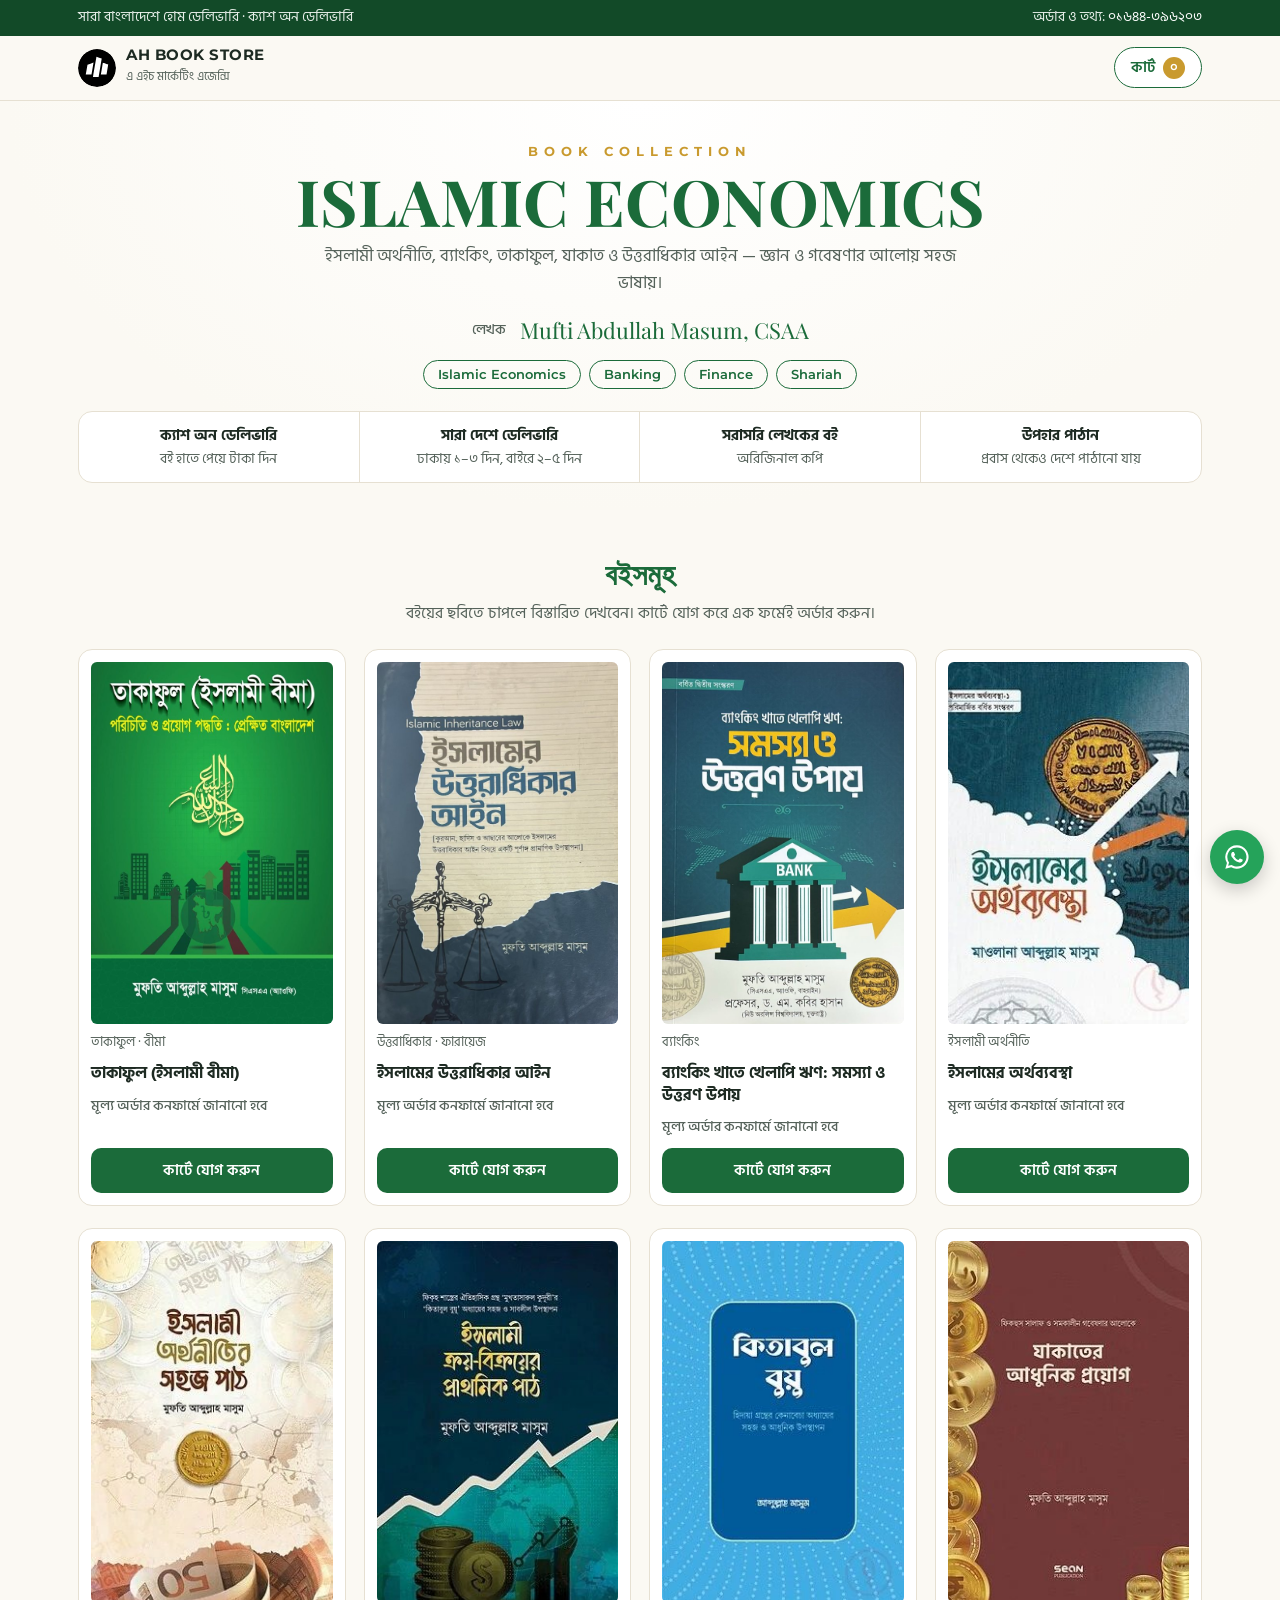
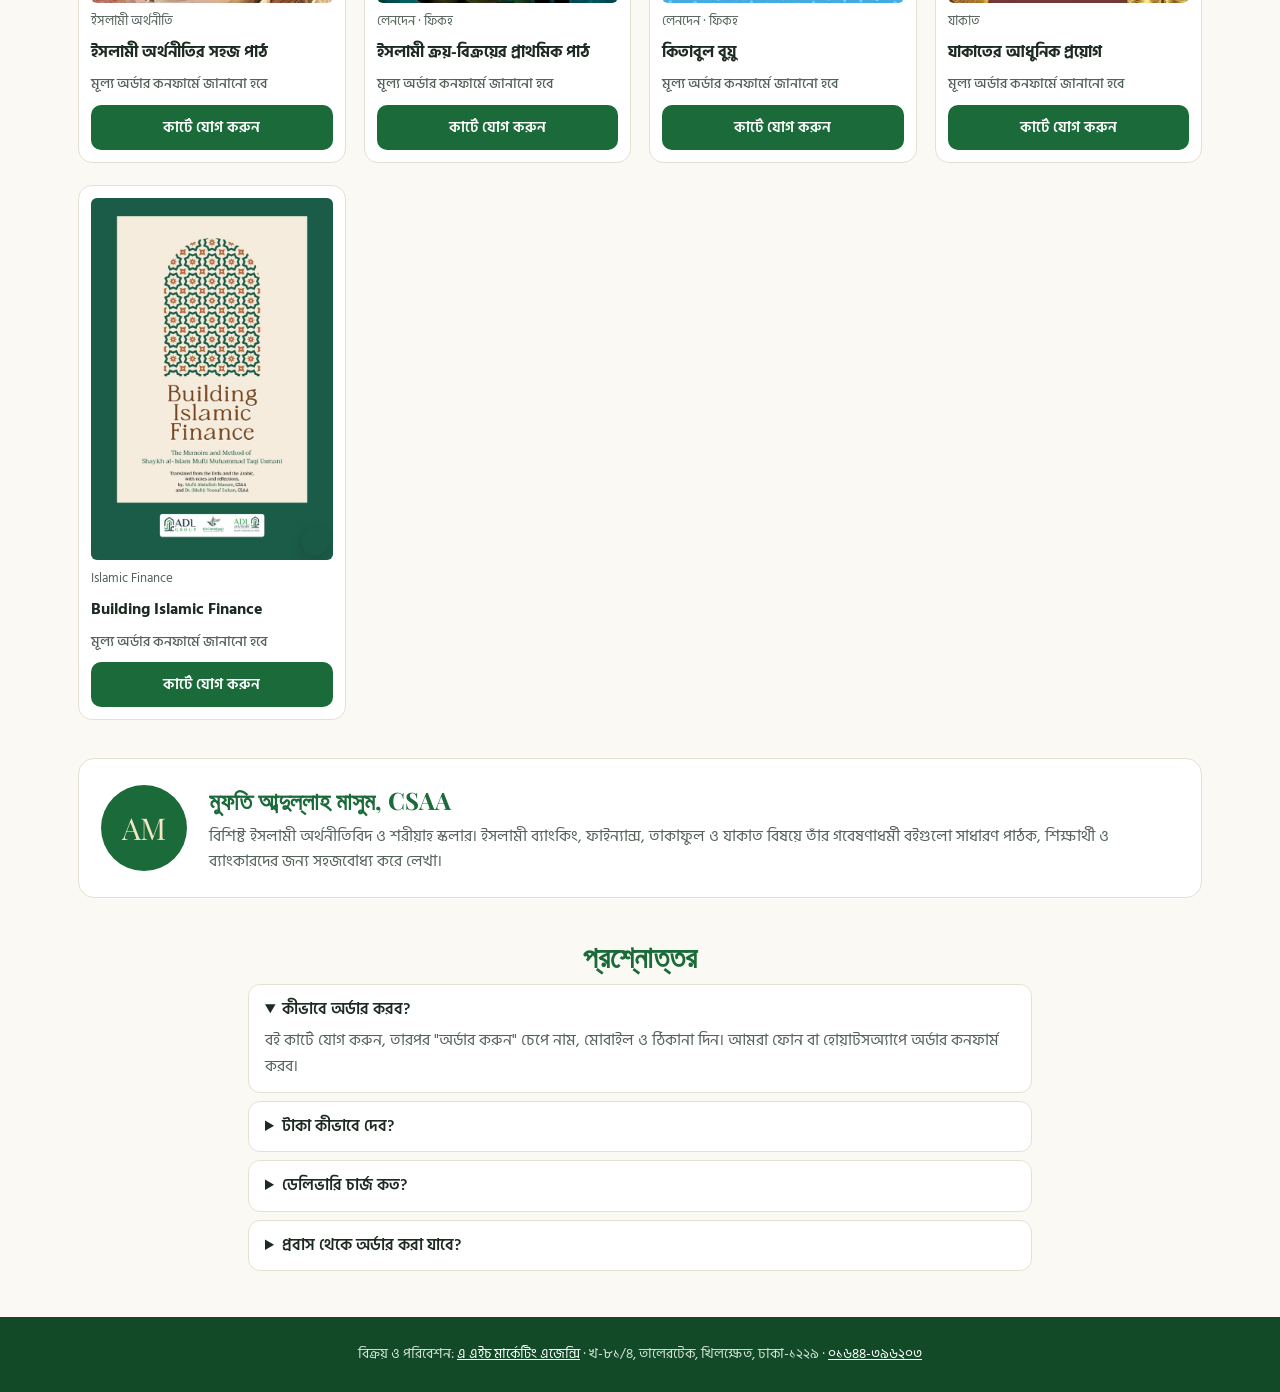
==== books/index.html @ 7797fe32 "Book store: Islamic economics books by Mufti Abdullah Masum + 404 page" ====
<!DOCTYPE html>
<html lang="bn">
<head>
<meta charset="utf-8">
<meta name="viewport" content="width=device-width,initial-scale=1">
<title>ইসলামী অর্থনীতির বই — মুফতি আব্দুল্লাহ মাসুম | AH Marketing Book Store</title>
<meta name="description" content="মুফতি আব্দুল্লাহ মাসুম, CSAA-এর লেখা ইসলামী অর্থনীতি, ব্যাংকিং, তাকাফুল, যাকাত ও উত্তরাধিকার আইনের বই অনলাইনে অর্ডার করুন। সারা বাংলাদেশে হোম ডেলিভারি, ক্যাশ অন ডেলিভারি।">
<link rel="canonical" href="https://www.itsahmarketing.com/books/">
<link rel="icon" href="/logo.svg">
<meta property="og:type" content="website">
<meta property="og:title" content="Islamic Economics Book Collection — Mufti Abdullah Masum, CSAA">
<meta property="og:description" content="ইসলামী অর্থনীতি, ব্যাংকিং, তাকাফুল ও যাকাতের বই — অনলাইনে অর্ডার করুন, ঘরে বসে পান।">
<meta property="og:url" content="https://www.itsahmarketing.com/books/">
<meta property="og:image" content="https://www.itsahmarketing.com/books/img/takaful.jpg">
<link rel="preconnect" href="https://fonts.googleapis.com"><link rel="preconnect" href="https://fonts.gstatic.com" crossorigin>
<link href="https://fonts.googleapis.com/css2?family=Hind+Siliguri:wght@400;500;600;700&family=Playfair+Display:wght@700&family=Montserrat:wght@500;600;700&display=swap" rel="stylesheet">
<style>
:root{
  /* Islamic Economics Book Collection: deep green + antique gold on warm paper, echoing the standee */
  --green:#1b6b3a;--green-d:#124a28;--gold:#c99a2e;--gold-l:#f4e7c6;--paper:#fbf9f3;--ink:#1d2a22;--sub:#55625a;--line:#e6e0d2;
  --display:"Playfair Display",Georgia,serif;--body:"Hind Siliguri","Noto Sans Bengali",system-ui,sans-serif;--latin:"Montserrat",system-ui,sans-serif;
  color-scheme:light;
}
*{box-sizing:border-box}html,body{margin:0}
body{background:var(--paper);color:var(--ink);font-family:var(--body);font-size:16px;line-height:1.6}
a{color:inherit}button{font-family:inherit;cursor:pointer}
button:focus-visible,a:focus-visible,input:focus-visible,textarea:focus-visible{outline:2px solid var(--gold);outline-offset:2px}
.wrap{max-width:1160px;margin:0 auto;padding:0 18px}
.topbar{background:var(--green-d);color:#e7efe9;font-size:13.5px}
.topbar .wrap{display:flex;justify-content:space-between;gap:10px;flex-wrap:wrap;padding-top:7px;padding-bottom:7px}
.topbar a{color:#fff;text-decoration:none}
header.nav{position:sticky;top:0;z-index:20;background:rgba(251,249,243,.96);backdrop-filter:blur(6px);border-bottom:1px solid var(--line)}
header.nav .wrap{display:flex;align-items:center;justify-content:space-between;height:64px;gap:12px}
.brand{display:flex;align-items:center;gap:10px;text-decoration:none}
.brand img{width:38px;height:38px;border-radius:50%}
.brand b{font-family:var(--latin);font-size:15px;letter-spacing:.5px;display:block;line-height:1.1}
.brand small{font-size:12px;color:var(--sub)}
.cartbtn{display:flex;align-items:center;gap:8px;border:1px solid var(--green);background:#fff;color:var(--green);border-radius:999px;padding:7px 16px;font-weight:600;font-size:15px}
.cartbtn .n{background:var(--gold);color:#fff;border-radius:999px;min-width:22px;height:22px;display:inline-grid;place-items:center;font-size:12.5px;padding:0 6px}

.hero{text-align:center;padding:40px 0 26px;background:radial-gradient(ellipse at top,#fff 0,#fbf9f3 70%)}
.hero .eyebrow{font-family:var(--latin);letter-spacing:6px;color:var(--gold);font-weight:700;font-size:13px}
.hero h1{font-family:var(--display);color:var(--green);font-size:clamp(34px,6vw,64px);line-height:1.05;margin:6px 0 8px;letter-spacing:.5px}
.hero p{color:var(--sub);max-width:640px;margin:0 auto 6px;font-size:17px}
.author{display:flex;gap:14px;align-items:center;justify-content:center;margin-top:16px;flex-wrap:wrap}
.author .nm{font-family:var(--display);color:var(--green);font-size:22px}
.tags{display:flex;gap:8px;justify-content:center;flex-wrap:wrap;margin-top:12px}
.tags span{border:1.5px solid var(--green);color:var(--green);border-radius:999px;padding:3px 14px;font-family:var(--latin);font-size:13px;font-weight:600}
.perks{display:grid;grid-template-columns:repeat(4,1fr);border:1px solid var(--line);background:#fff;border-radius:14px;margin:22px auto 6px;overflow:hidden}
.perks div{padding:12px 14px;font-size:14px;color:var(--sub);border-right:1px solid var(--line)}.perks div:last-child{border-right:0}
.perks b{display:block;color:var(--ink);font-size:15px}
@media(max-width:760px){.perks{grid-template-columns:1fr 1fr}.perks div:nth-child(2){border-right:0}.perks div:nth-child(-n+2){border-bottom:1px solid var(--line)}}

h2.sec{font-family:var(--display);color:var(--green);font-size:30px;margin:34px 0 4px;text-align:center}
.secsub{text-align:center;color:var(--sub);margin:0 0 22px}
.grid{display:grid;grid-template-columns:repeat(4,1fr);gap:22px 18px}
@media(max-width:980px){.grid{grid-template-columns:repeat(3,1fr)}}
@media(max-width:640px){.grid{grid-template-columns:1fr 1fr;gap:16px 12px}}
.book{background:#fff;border:1px solid var(--line);border-radius:14px;padding:12px;display:flex;flex-direction:column;gap:8px;transition:box-shadow .2s,transform .2s}
.book:hover{box-shadow:0 16px 34px -22px rgba(18,74,40,.5);transform:translateY(-2px)}
.cover{aspect-ratio:2/3;background:#f2efe6;border-radius:6px;overflow:hidden;display:block;border:0;padding:0;width:100%}
.cover img{width:100%;height:100%;object-fit:cover;display:block;box-shadow:inset 0 0 0 1px rgba(0,0,0,.04)}
.book h3{font-size:16px;line-height:1.35;margin:2px 0 0}
.book .tp{font-size:13px;color:var(--sub)}
.price{font-weight:700;color:var(--green);font-variant-numeric:tabular-nums}
.muted{color:var(--sub);font-weight:500;font-size:14px}
.btn{display:inline-flex;align-items:center;justify-content:center;gap:6px;border:0;border-radius:10px;padding:10px 14px;font-weight:600;font-size:15px;background:var(--green);color:#fff;text-decoration:none}
.btn:hover{background:var(--green-d)}
.btn.gold{background:var(--gold);color:#fff}.btn.gold:hover{background:#b2861f}
.btn.ghost{background:#fff;color:var(--green);border:1.5px solid var(--green)}
.btn.block{width:100%}
.book .acts{display:grid;grid-template-columns:1fr;gap:6px;margin-top:auto}

.about{display:grid;grid-template-columns:auto 1fr;gap:22px;align-items:center;background:#fff;border:1px solid var(--line);border-radius:16px;padding:22px;margin-top:38px}
.about .mono{width:86px;height:86px;border-radius:50%;background:var(--green);color:var(--gold-l);display:grid;place-items:center;font-family:var(--display);font-size:30px}
.about h3{font-family:var(--display);color:var(--green);margin:0 0 4px;font-size:24px}
.about p{margin:0;color:var(--sub)}
@media(max-width:600px){.about{grid-template-columns:1fr;text-align:center}.about .mono{margin:auto}}
.faq{max-width:820px;margin:0 auto}
.faq details{background:#fff;border:1px solid var(--line);border-radius:12px;padding:12px 16px;margin-bottom:8px}
.faq summary{font-weight:600;cursor:pointer}.faq p{margin:6px 0 0;color:var(--sub)}
footer{margin-top:46px;background:var(--green-d);color:#d5e2d9;font-size:14px;padding:26px 0;text-align:center}
footer a{color:#fff}

/* drawer / modal */
.scrim{position:fixed;inset:0;background:rgba(10,30,18,.45);z-index:40;display:none}
.scrim.on{display:block}
.drawer{position:fixed;top:0;right:0;height:100%;width:min(460px,100%);background:var(--paper);z-index:50;transform:translateX(100%);transition:transform .28s;display:flex;flex-direction:column}
.drawer.on{transform:none}
.dh{display:flex;justify-content:space-between;align-items:center;padding:16px 18px;border-bottom:1px solid var(--line)}
.dh h3{margin:0;font-family:var(--display);color:var(--green);font-size:22px}
.x{background:none;border:0;font-size:28px;line-height:1;color:var(--ink)}
.db{flex:1;overflow:auto;padding:6px 18px 18px}
.line{display:grid;grid-template-columns:56px 1fr auto;gap:12px;padding:12px 0;border-bottom:1px solid var(--line);align-items:center}
.line img{width:56px;height:84px;object-fit:cover;border-radius:4px}
.line .t{font-weight:600;font-size:14.5px;line-height:1.35}
.qty{display:inline-flex;border:1px solid var(--line);border-radius:8px;overflow:hidden;margin-top:4px;background:#fff}
.qty button{width:30px;height:30px;border:0;background:#fff;font-size:16px}.qty span{width:30px;display:grid;place-items:center;font-size:14px}
.rm{background:none;border:0;color:#b4472d;font-size:13px;padding:0;margin-left:8px}
.sum{display:flex;justify-content:space-between;font-size:15px;padding:3px 0}
.sum.tot{font-weight:700;font-size:17px;border-top:1px solid var(--line);padding-top:8px;margin-top:4px}
.field{display:grid;gap:4px;margin:10px 0}
.field label{font-weight:600;font-size:14.5px}
.field input,.field textarea{font-family:inherit;font-size:15.5px;padding:10px 12px;border:1px solid #d6cfbf;border-radius:8px;background:#fff;color:var(--ink)}
.field textarea{min-height:66px;resize:vertical}
.field.bad input,.field.bad textarea{border-color:#b4472d}
.opt{display:flex;gap:10px;align-items:flex-start;border:1px solid var(--line);border-radius:10px;padding:10px 12px;margin:6px 0;background:#fff;cursor:pointer}
.opt input{margin-top:5px;accent-color:var(--green)}
.opt.on{border-color:var(--green)}
.opt small{display:block;color:var(--sub);font-size:13px}
.err{color:#b4472d;font-size:14px;min-height:20px;margin:6px 0}
.note{font-size:13px;color:var(--sub)}
.empty{text-align:center;color:var(--sub);padding:40px 10px}
.modal{position:fixed;inset:0;z-index:60;display:none;place-items:center;padding:14px}
.modal.on{display:grid}
.modal .box{background:var(--paper);width:min(860px,100%);max-height:92vh;overflow:auto;border-radius:16px;padding:22px;position:relative}
.pd{display:grid;grid-template-columns:260px 1fr;gap:24px}
.pd img{width:100%;border-radius:8px;box-shadow:0 18px 30px -20px rgba(0,0,0,.5)}
.pd h3{font-size:24px;margin:0 0 4px;line-height:1.3}
.pd .by{color:var(--sub);margin-bottom:10px}
@media(max-width:640px){.pd{grid-template-columns:1fr}.pd img{max-width:240px;margin:auto;display:block}}
.done{text-align:center;padding:20px 6px}
.done .tick{width:64px;height:64px;border-radius:50%;background:var(--green);color:#fff;display:grid;place-items:center;font-size:32px;margin:0 auto 10px}
.ordno{display:inline-block;border:1.5px dashed var(--gold);border-radius:8px;padding:6px 14px;font-weight:700;margin:6px 0 12px;font-family:var(--latin)}
.toast{position:fixed;left:50%;bottom:20px;transform:translate(-50%,20px);background:var(--green-d);color:#fff;padding:10px 16px;border-radius:10px;font-size:14.5px;z-index:70;opacity:0;transition:.25s;pointer-events:none;max-width:92vw}
.toast.on{opacity:1;transform:translate(-50%,0)}
.wa{position:fixed;right:16px;bottom:16px;z-index:30;width:54px;height:54px;border-radius:50%;background:#25a35a;display:grid;place-items:center;box-shadow:0 6px 18px rgba(0,0,0,.2)}
@media(prefers-reduced-motion:reduce){*{transition:none!important}}
</style>
<script type="application/ld+json" id="ld"></script>
</head>
<body>
<div class="topbar"><div class="wrap"><span>সারা বাংলাদেশে হোম ডেলিভারি · ক্যাশ অন ডেলিভারি</span><span>অর্ডার ও তথ্য: <a href="tel:+8801644396203">০১৬৪৪-৩৯৬২০৩</a></span></div></div>
<header class="nav"><div class="wrap">
  <a class="brand" href="/"><img src="/logo.svg" alt="AH Marketing"><span><b>AH BOOK STORE</b><small>এ এইচ মার্কেটিং এজেন্সি</small></span></a>
  <button class="cartbtn" id="openCart" aria-label="কার্ট খুলুন">কার্ট <span class="n" id="cnt">০</span></button>
</div></header>

<main>
<section class="hero"><div class="wrap">
  <div class="eyebrow">BOOK COLLECTION</div>
  <h1>ISLAMIC ECONOMICS</h1>
  <p>ইসলামী অর্থনীতি, ব্যাংকিং, তাকাফুল, যাকাত ও উত্তরাধিকার আইন — জ্ঞান ও গবেষণার আলোয় সহজ ভাষায়।</p>
  <div class="author"><span class="muted">লেখক</span><span class="nm">Mufti Abdullah Masum, CSAA</span></div>
  <div class="tags"><span>Islamic Economics</span><span>Banking</span><span>Finance</span><span>Shariah</span></div>
  <div class="perks">
    <div><b>ক্যাশ অন ডেলিভারি</b>বই হাতে পেয়ে টাকা দিন</div>
    <div><b>সারা দেশে ডেলিভারি</b>ঢাকায় ১–৩ দিন, বাইরে ২–৫ দিন</div>
    <div><b>সরাসরি লেখকের বই</b>অরিজিনাল কপি</div>
    <div><b>উপহার পাঠান</b>প্রবাস থেকেও দেশে পাঠানো যায়</div>
  </div>
</div></section>

<section class="wrap" id="books">
  <h2 class="sec">বইসমূহ</h2>
  <p class="secsub">বইয়ের ছবিতে চাপলে বিস্তারিত দেখবেন। কার্টে যোগ করে এক ফর্মেই অর্ডার করুন।</p>
  <div class="grid" id="grid"></div>
</section>

<section class="wrap">
  <div class="about">
    <div class="mono">AM</div>
    <div><h3>মুফতি আব্দুল্লাহ মাসুম, CSAA</h3>
    <p>বিশিষ্ট ইসলামী অর্থনীতিবিদ ও শরীয়াহ স্কলার। ইসলামী ব্যাংকিং, ফাইন্যান্স, তাকাফুল ও যাকাত বিষয়ে তাঁর গবেষণাধর্মী বইগুলো সাধারণ পাঠক, শিক্ষার্থী ও ব্যাংকারদের জন্য সহজবোধ্য করে লেখা।</p></div>
  </div>
</section>

<section class="wrap faq">
  <h2 class="sec">প্রশ্নোত্তর</h2>
  <details open><summary>কীভাবে অর্ডার করব?</summary><p>বই কার্টে যোগ করুন, তারপর "অর্ডার করুন" চেপে নাম, মোবাইল ও ঠিকানা দিন। আমরা ফোন বা হোয়াটসঅ্যাপে অর্ডার কনফার্ম করব।</p></details>
  <details><summary>টাকা কীভাবে দেব?</summary><p>বই হাতে পেয়ে ডেলিভারিম্যানকে টাকা দিতে পারবেন (ক্যাশ অন ডেলিভারি)। চাইলে বিকাশে অগ্রিমও দিতে পারেন — অর্ডার কনফার্মের সময় নম্বর জানিয়ে দেওয়া হবে।</p></details>
  <details><summary>ডেলিভারি চার্জ কত?</summary><p>ঢাকা সিটির ভিতরে ৭০ টাকা, ঢাকার বাইরে ১৩০ টাকা। একাধিক বই একসাথে নিলেও একবারই চার্জ।</p></details>
  <details><summary>প্রবাস থেকে অর্ডার করা যাবে?</summary><p>হ্যাঁ। দেশে যার কাছে বই পাঠাতে চান তার নাম-ঠিকানা দিন, "উপহার" অপশন বেছে নিন। বিদেশে পাঠাতে চাইলে হোয়াটসঅ্যাপে যোগাযোগ করুন।</p></details>
</section>
</main>

<footer><div class="wrap">বিক্রয় ও পরিবেশন: <a href="/">এ এইচ মার্কেটিং এজেন্সি</a> · খ-৮১/৪, তালেরটেক, খিলক্ষেত, ঢাকা-১২২৯ · <a href="tel:+8801644396203">০১৬৪৪-৩৯৬২০৩</a></div></footer>

<a class="wa" href="https://wa.me/8801644396203?text=%E0%A6%86%E0%A6%B8%E0%A6%B8%E0%A6%BE%E0%A6%B2%E0%A6%BE%E0%A6%AE%E0%A7%81%20%E0%A6%86%E0%A6%B2%E0%A6%BE%E0%A6%87%E0%A6%95%E0%A7%81%E0%A6%AE%2C%20%E0%A6%AC%E0%A6%87%20%E0%A6%B8%E0%A6%AE%E0%A7%8D%E0%A6%AA%E0%A6%B0%E0%A7%8D%E0%A6%95%E0%A7%87%20%E0%A6%9C%E0%A6%BE%E0%A6%A8%E0%A6%A4%E0%A7%87%20%E0%A6%9A%E0%A6%BE%E0%A6%87" target="_blank" rel="noopener" aria-label="হোয়াটসঅ্যাপে কথা বলুন"><svg width="28" height="28" viewBox="0 0 24 24" fill="#fff"><path d="M12 2a10 10 0 0 0-8.6 15.1L2 22l5-1.3A10 10 0 1 0 12 2zm0 18.2c-1.5 0-3-.4-4.3-1.2l-.3-.2-3 .8.8-2.9-.2-.3A8.2 8.2 0 1 1 12 20.2zm4.5-6.1c-.2-.1-1.5-.7-1.7-.8-.2-.1-.4-.1-.6.1l-.8 1c-.1.2-.3.2-.5.1a6.7 6.7 0 0 1-3.3-2.9c-.2-.4.2-.4.7-1.3.1-.2 0-.3 0-.4l-.8-1.8c-.2-.5-.4-.4-.6-.4h-.5c-.2 0-.4.1-.6.3-.2.2-.8.8-.8 2s.8 2.3 1 2.5c.1.2 1.7 2.6 4.1 3.6 1.5.7 2.1.7 2.9.6.5-.1 1.5-.6 1.7-1.2.2-.6.2-1.1.2-1.2-.1-.1-.2-.2-.4-.2z"/></svg></a>

<div class="scrim" id="scrim"></div>
<aside class="drawer" id="drawer" aria-label="কার্ট ও অর্ডার">
  <div class="dh"><h3 id="dTitle">আপনার কার্ট</h3><button class="x" id="closeD" aria-label="বন্ধ করুন">×</button></div>
  <div class="db" id="dBody"></div>
</aside>
<div class="modal" id="modal" role="dialog" aria-modal="true"><div class="box" id="mBox"></div></div>
<div class="toast" id="toast" role="status"></div>

<script>
/* ======= বইয়ের তথ্য — দাম বসাতে শুধু price এর জায়গায় সংখ্যা লিখুন (যেমন 350) ======= */
const WHATSAPP = "8801644396203";
const DELIVERY = { dhaka: 70, outside: 130 };
const BOOKS = [
 {id:"takaful", title:"তাকাফুল (ইসলামী বীমা)", sub:"পরিচিতি ও প্রয়োগ পদ্ধতি: প্রেক্ষিত বাংলাদেশ", topic:"তাকাফুল · বীমা", price:null,
  desc:"ইসলামী বীমা বা তাকাফুলের মূলনীতি, প্রচলিত বীমার সাথে পার্থক্য এবং বাংলাদেশে এর প্রয়োগ পদ্ধতি নিয়ে বিস্তারিত আলোচনা।"},
 {id:"uttoradhikar", title:"ইসলামের উত্তরাধিকার আইন", sub:"Islamic Inheritance Law", topic:"উত্তরাধিকার · ফারায়েজ", price:null,
  desc:"কুরআন, হাদিস ও আছারের আলোকে উত্তরাধিকার বণ্টনের নিয়ম — উদাহরণসহ সহজ ভাষায়।"},
 {id:"khelapi-rin", title:"ব্যাংকিং খাতে খেলাপি ঋণ: সমস্যা ও উত্তরণ উপায়", sub:"ইসলামী অর্থনীতির আলোকে", topic:"ব্যাংকিং", price:null,
  desc:"বাংলাদেশের ব্যাংকিং খাতে খেলাপি ঋণের কারণ, প্রভাব এবং ইসলামী অর্থনীতির আলোকে সমাধানের পথ।"},
 {id:"orthobebostha", title:"ইসলামের অর্থব্যবস্থা", sub:"", topic:"ইসলামী অর্থনীতি", price:null,
  desc:"ইসলামী অর্থব্যবস্থার মৌলিক ধারণা, বৈশিষ্ট্য ও আধুনিক অর্থনীতির সাথে তুলনামূলক আলোচনা।"},
 {id:"shohoj-path", title:"ইসলামী অর্থনীতির সহজ পাঠ", sub:"", topic:"ইসলামী অর্থনীতি", price:null,
  desc:"নতুন পাঠকের জন্য ইসলামী অর্থনীতির প্রাথমিক ধারণাগুলো সহজ ভাষায়।"},
 {id:"kroy-bikroy", title:"ইসলামী ক্রয়-বিক্রয়ের প্রাথমিক পাঠ", sub:"", topic:"লেনদেন · ফিকহ", price:null,
  desc:"ব্যবসা ও কেনাবেচায় শরীয়াহর মৌলিক নিয়ম — দৈনন্দিন লেনদেনের জন্য প্রয়োজনীয় পাঠ।"},
 {id:"kitabul-buyu", title:"কিতাবুল বুয়ু", sub:"", topic:"লেনদেন · ফিকহ", price:null,
  desc:"ক্রয়-বিক্রয় অধ্যায়ের বিস্তারিত ফিকহি আলোচনা, আধুনিক প্রেক্ষাপটে।"},
 {id:"zakat", title:"যাকাতের আধুনিক প্রয়োগ", sub:"", topic:"যাকাত", price:null,
  desc:"আধুনিক সম্পদ — শেয়ার, ব্যবসা, সঞ্চয় — এর যাকাত কীভাবে হিসাব ও আদায় করবেন।"},
 {id:"building-islamic-finance", title:"Building Islamic Finance", sub:"The Methods and Method of Shaykh al-Islam Mufti Muhammad Taqi Usmani (translation)", topic:"Islamic Finance", price:null,
  desc:"An English work on the methods of building Islamic finance, drawing on the approach of Mufti Muhammad Taqi Usmani."},
];
/* ============================================================================ */

const BN = s => String(s).replace(/\d/g, d => "০১২৩৪৫৬৭৮৯"[d]);
const tk = n => "৳" + BN(Math.round(n).toLocaleString("en-IN"));
const $ = s => document.querySelector(s);
const img = b => "img/" + b.id + ".jpg";
let cart = []; try { cart = JSON.parse(localStorage.getItem("ahb_cart") || "[]"); } catch(e) {}
const save = () => { try { localStorage.setItem("ahb_cart", JSON.stringify(cart)); } catch(e) {} };
const toast = m => { const t=$("#toast"); t.textContent=m; t.classList.add("on"); clearTimeout(t._t); t._t=setTimeout(()=>t.classList.remove("on"),2200); };
const priceHTML = b => b.price ? `<span class="price">${tk(b.price)}</span>` : `<span class="muted">মূল্য অর্ডার কনফার্মে জানানো হবে</span>`;

function renderGrid(){
  $("#grid").innerHTML = BOOKS.map(b => `<article class="book">
    <button class="cover" data-open="${b.id}" aria-label="${b.title} — বিস্তারিত"><img loading="lazy" src="${img(b)}" alt="${b.title} বইয়ের কভার"></button>
    <div class="tp">${b.topic}</div><h3>${b.title}</h3><div>${priceHTML(b)}</div>
    <div class="acts"><button class="btn" data-add="${b.id}">কার্টে যোগ করুন</button></div></article>`).join("");
}
function count(){ const n=cart.reduce((s,l)=>s+l.q,0); $("#cnt").textContent=BN(n); return n; }
function add(id, q=1){ const l=cart.find(x=>x.id===id); if(l) l.q+=q; else cart.push({id,q}); save(); count(); const b=BOOKS.find(x=>x.id===id); toast(`"${b.title}" কার্টে যোগ হয়েছে`); }
function openD(){ $("#drawer").classList.add("on"); $("#scrim").classList.add("on"); }
function closeAll(){ $("#drawer").classList.remove("on"); $("#scrim").classList.remove("on"); $("#modal").classList.remove("on"); }
function totals(area){
  const allPriced = cart.every(l => BOOKS.find(b=>b.id===l.id).price);
  const sub = cart.reduce((s,l)=>s+(BOOKS.find(b=>b.id===l.id).price||0)*l.q,0);
  const del = area ? DELIVERY[area] : 0;
  return {allPriced, sub, del, total: sub+del};
}
function lines(edit){
  return cart.map((l,i)=>{ const b=BOOKS.find(x=>x.id===l.id);
    return `<div class="line"><img src="${img(b)}" alt=""><div><div class="t">${b.title}</div>
    ${edit?`<div class="qty"><button data-dq="${i}" data-d="-1" aria-label="কমান">−</button><span>${BN(l.q)}</span><button data-dq="${i}" data-d="1" aria-label="বাড়ান">+</button></div><button class="rm" data-rm="${i}">সরান</button>`:`<div class="note">পরিমাণ: ${BN(l.q)}</div>`}</div>
    <div>${b.price?`<span class="price">${tk(b.price*l.q)}</span>`:""}</div></div>`; }).join("");
}
function viewCart(){
  $("#dTitle").textContent="আপনার কার্ট";
  if(!cart.length){ $("#dBody").innerHTML=`<div class="empty">কার্ট খালি।<br><br><button class="btn" id="goBooks">বই দেখুন</button></div>`; return; }
  const t=totals(null);
  $("#dBody").innerHTML = lines(true) + `<div style="margin-top:12px">${t.allPriced?`<div class="sum"><span>বইয়ের দাম</span><span class="price">${tk(t.sub)}</span></div>`:`<p class="note">মোট দাম ও ডেলিভারি চার্জ অর্ডার কনফার্মের সময় জানানো হবে।</p>`}
  <p class="note">ডেলিভারি চার্জ: ঢাকায় ${tk(DELIVERY.dhaka)}, বাইরে ${tk(DELIVERY.outside)}</p>
  <button class="btn block" id="toCheckout" style="margin-top:8px">অর্ডার করুন</button>
  <button class="btn ghost block" id="keep" style="margin-top:8px">আরও বই দেখুন</button></div>`;
}
function viewCheckout(){
  $("#dTitle").textContent="অর্ডার ফর্ম";
  $("#dBody").innerHTML = lines(false) + `
  <form id="f" novalidate>
   <div class="field"><label for="nm">নাম</label><input id="nm" autocomplete="name" placeholder="আপনার নাম"></div>
   <div class="field"><label for="ph">মোবাইল নম্বর</label><input id="ph" inputmode="tel" autocomplete="tel" placeholder="01XXXXXXXXX"></div>
   <div class="field"><label for="ad">পূর্ণ ঠিকানা</label><textarea id="ad" placeholder="বাসা/রোড, এলাকা, থানা, জেলা"></textarea></div>
   <div class="field"><label>ডেলিভারি এলাকা</label>
    <label class="opt on"><input type="radio" name="ar" value="dhaka" checked><span><b>ঢাকা সিটির ভিতরে</b><small>চার্জ ${tk(DELIVERY.dhaka)} · ১–৩ দিন</small></span></label>
    <label class="opt"><input type="radio" name="ar" value="outside"><span><b>ঢাকার বাইরে</b><small>চার্জ ${tk(DELIVERY.outside)} · ২–৫ দিন</small></span></label></div>
   <div class="field"><label>পেমেন্ট</label>
    <label class="opt on"><input type="radio" name="py" value="cod" checked><span><b>ক্যাশ অন ডেলিভারি</b><small>বই হাতে পেয়ে টাকা দিন</small></span></label>
    <label class="opt"><input type="radio" name="py" value="bkash"><span><b>বিকাশে অগ্রিম</b><small>কনফার্মের সময় বিকাশ নম্বর জানানো হবে</small></span></label></div>
   <label class="opt"><input type="checkbox" id="gift"><span><b>এটা উপহার</b><small>অন্য কারো ঠিকানায় পাঠাচ্ছি (যেমন প্রবাস থেকে)</small></span></label>
   <div class="field"><label for="nt">নোট (ঐচ্ছিক)</label><input id="nt" placeholder="যেমন: বিকেলে ডেলিভারি দিন"></div>
   <div id="tot"></div>
   <div class="err" id="er" role="alert"></div>
   <button class="btn block gold" type="submit">অর্ডার কনফার্ম করুন</button>
   <p class="note" style="margin-top:8px">অর্ডার দিলে হোয়াটসঅ্যাপে আপনার অর্ডারের বার্তা তৈরি হবে — শুধু "Send" চাপুন। আমরা দ্রুত কনফার্ম করব।</p>
   <button type="button" class="btn ghost block" id="back">← কার্টে ফিরুন</button>
  </form>`;
  const upd = () => { const ar=document.querySelector('input[name=ar]:checked').value, t=totals(ar);
    $("#tot").innerHTML = t.allPriced ? `<div class="sum"><span>বইয়ের দাম</span><span>${tk(t.sub)}</span></div><div class="sum"><span>ডেলিভারি</span><span>${tk(t.del)}</span></div><div class="sum tot"><span>সর্বমোট</span><span class="price">${tk(t.total)}</span></div>`
      : `<p class="note">ডেলিভারি চার্জ ${tk(t.del)}। বইয়ের মোট দাম কনফার্মের সময় জানানো হবে।</p>`;
    document.querySelectorAll(".opt input[type=radio]").forEach(r=>r.closest(".opt").classList.toggle("on", r.checked)); };
  document.querySelectorAll('input[name=ar],input[name=py]').forEach(r=>r.addEventListener("change",upd)); upd();
  $("#gift").addEventListener("change", e => e.target.closest(".opt").classList.toggle("on", e.target.checked));
  $("#back").onclick = viewCart;
  $("#f").addEventListener("submit", submit);
}
function submit(e){
  e.preventDefault();
  const nm=$("#nm"), ph=$("#ph"), ad=$("#ad"); [nm,ph,ad].forEach(x=>x.closest(".field").classList.remove("bad"));
  const phone = ph.value.replace(/[০-৯]/g,d=>"০১২৩৪৫৬৭৮৯".indexOf(d)).replace(/\D/g,"").replace(/^880/,"0");
  const bad=[]; if(nm.value.trim().length<2) bad.push(nm); if(!/^01[3-9]\d{8}$/.test(phone)) bad.push(ph); if(ad.value.trim().length<6) bad.push(ad);
  if(bad.length){ bad.forEach(x=>x.closest(".field").classList.add("bad")); bad[0].focus(); $("#er").textContent = bad.includes(ph) ? "মোবাইল নম্বর ১১ সংখ্যার হতে হবে (০১ দিয়ে শুরু)" : "লাল ঘরগুলো পূরণ করুন"; return; }
  const ar=document.querySelector('input[name=ar]:checked').value, py=document.querySelector('input[name=py]:checked').value, t=totals(ar);
  const d=new Date(), no="AHB-"+String(d.getFullYear()).slice(2)+String(d.getMonth()+1).padStart(2,"0")+String(d.getDate()).padStart(2,"0")+"-"+String(Math.floor(Math.random()*9000)+1000);
  const msg = [`আসসালামু আলাইকুম, আমি বই অর্ডার করতে চাই।`, `অর্ডার নম্বর: ${no}`, ``,
    ...cart.map(l=>{const b=BOOKS.find(x=>x.id===l.id); return `• ${b.title} × ${l.q}${b.price?` = ${b.price*l.q} টাকা`:""}`;}), ``,
    t.allPriced?`বইয়ের দাম: ${t.sub} টাকা\nডেলিভারি: ${t.del} টাকা\nসর্বমোট: ${t.total} টাকা`:`ডেলিভারি চার্জ: ${t.del} টাকা`,
    `পেমেন্ট: ${py==="cod"?"ক্যাশ অন ডেলিভারি":"বিকাশে অগ্রিম"}`, ``,
    `নাম: ${nm.value.trim()}`, `মোবাইল: ${phone}`, `ঠিকানা: ${ad.value.trim()}`, `এলাকা: ${ar==="dhaka"?"ঢাকা সিটির ভিতরে":"ঢাকার বাইরে"}`,
    $("#gift").checked?"(এটা উপহার)":"", $("#nt").value.trim()?`নোট: ${$("#nt").value.trim()}`:""].filter((x,i,a)=>x!==""||a[i-1]!=="").join("\n");
  const url = "https://wa.me/"+WHATSAPP+"?text="+encodeURIComponent(msg);
  window.open(url, "_blank");
  $("#dTitle").textContent="ধন্যবাদ!";
  $("#dBody").innerHTML = `<div class="done"><div class="tick">✓</div><h3 style="margin:0">আপনার অর্ডার তৈরি হয়েছে</h3>
   <div class="ordno">${no}</div>
   <p>হোয়াটসঅ্যাপে বার্তাটি খুলেছে — <b>"Send" চাপলেই অর্ডার আমাদের কাছে পৌঁছাবে।</b></p>
   <p class="note">হোয়াটসঅ্যাপ না খুললে নিচের বোতামে চাপুন, অথবা ফোন করুন <a href="tel:+8801644396203">০১৬৪৪-৩৯৬২০৩</a>।</p>
   <a class="btn block" href="${url}" target="_blank" rel="noopener">হোয়াটসঅ্যাপে অর্ডার পাঠান</a>
   <button class="btn ghost block" id="copyMsg" style="margin-top:8px">অর্ডারের তথ্য কপি করুন</button></div>`;
  $("#copyMsg").onclick = () => { navigator.clipboard?.writeText(msg).then(()=>toast("কপি হয়েছে — যেকোনো জায়গায় পেস্ট করে পাঠান"), ()=>toast("কপি করা গেল না")); };
  cart=[]; save(); count();
}
function openBook(id){
  const b=BOOKS.find(x=>x.id===id); if(!b) return;
  $("#mBox").innerHTML = `<button class="x" style="position:absolute;right:14px;top:8px" id="mx" aria-label="বন্ধ করুন">×</button>
   <div class="pd"><img src="${img(b)}" alt="${b.title} বইয়ের কভার"><div>
   <div class="tp muted">${b.topic}</div><h3>${b.title}</h3>${b.sub?`<div class="by">${b.sub}</div>`:""}
   <div class="by">লেখক: মুফতি আব্দুল্লাহ মাসুম, CSAA</div>
   <div style="font-size:20px;margin:8px 0">${priceHTML(b)}</div>
   <p>${b.desc}</p>
   <div style="display:grid;grid-template-columns:1fr 1fr;gap:8px;margin-top:14px"><button class="btn ghost" data-add="${b.id}">কার্টে যোগ করুন</button><button class="btn" data-buy="${b.id}">এখনই অর্ডার</button></div>
   <p class="note" style="margin-top:12px">ক্যাশ অন ডেলিভারি · সারা বাংলাদেশে ডেলিভারি</p></div></div>`;
  $("#modal").classList.add("on"); $("#scrim").classList.add("on");
  $("#mx").onclick=closeAll;
  try{ history.replaceState(null,"","#"+id); }catch(e){}
}
document.addEventListener("click", e=>{
  const t=e.target.closest("[data-add],[data-buy],[data-open],[data-dq],[data-rm],#toCheckout,#keep,#goBooks"); if(!t) return;
  if(t.dataset.add){ add(t.dataset.add); }
  if(t.dataset.buy){ if(!cart.find(l=>l.id===t.dataset.buy)) add(t.dataset.buy); closeAll(); openD(); viewCheckout(); }
  if(t.dataset.open){ openBook(t.dataset.open); }
  if(t.dataset.dq){ const l=cart[+t.dataset.dq]; l.q=Math.max(1,l.q+ +t.dataset.d); save(); count(); viewCart(); }
  if(t.dataset.rm){ cart.splice(+t.dataset.rm,1); save(); count(); viewCart(); }
  if(t.id==="toCheckout") viewCheckout();
  if(t.id==="keep"||t.id==="goBooks"){ closeAll(); document.getElementById("books").scrollIntoView({behavior:"smooth"}); }
});
$("#openCart").onclick=()=>{ viewCart(); openD(); };
$("#closeD").onclick=closeAll; $("#scrim").onclick=closeAll;
$("#modal").addEventListener("click", e=>{ if(e.target.id==="modal") closeAll(); });
document.addEventListener("keydown", e=>{ if(e.key==="Escape") closeAll(); });
renderGrid(); count();
if(location.hash.length>1) openBook(location.hash.slice(1));
document.getElementById("ld").textContent = JSON.stringify({"@context":"https://schema.org","@type":"ItemList","name":"Islamic Economics Book Collection — Mufti Abdullah Masum",
  "itemListElement":BOOKS.map((b,i)=>({"@type":"ListItem","position":i+1,"item":{"@type":"Book","name":b.title,"author":{"@type":"Person","name":"Mufti Abdullah Masum"},"image":"https://www.itsahmarketing.com/books/img/"+b.id+".jpg","inLanguage":b.id==="building-islamic-finance"?"en":"bn","url":"https://www.itsahmarketing.com/books/#"+b.id}}))});
</script>
</body>
</html>
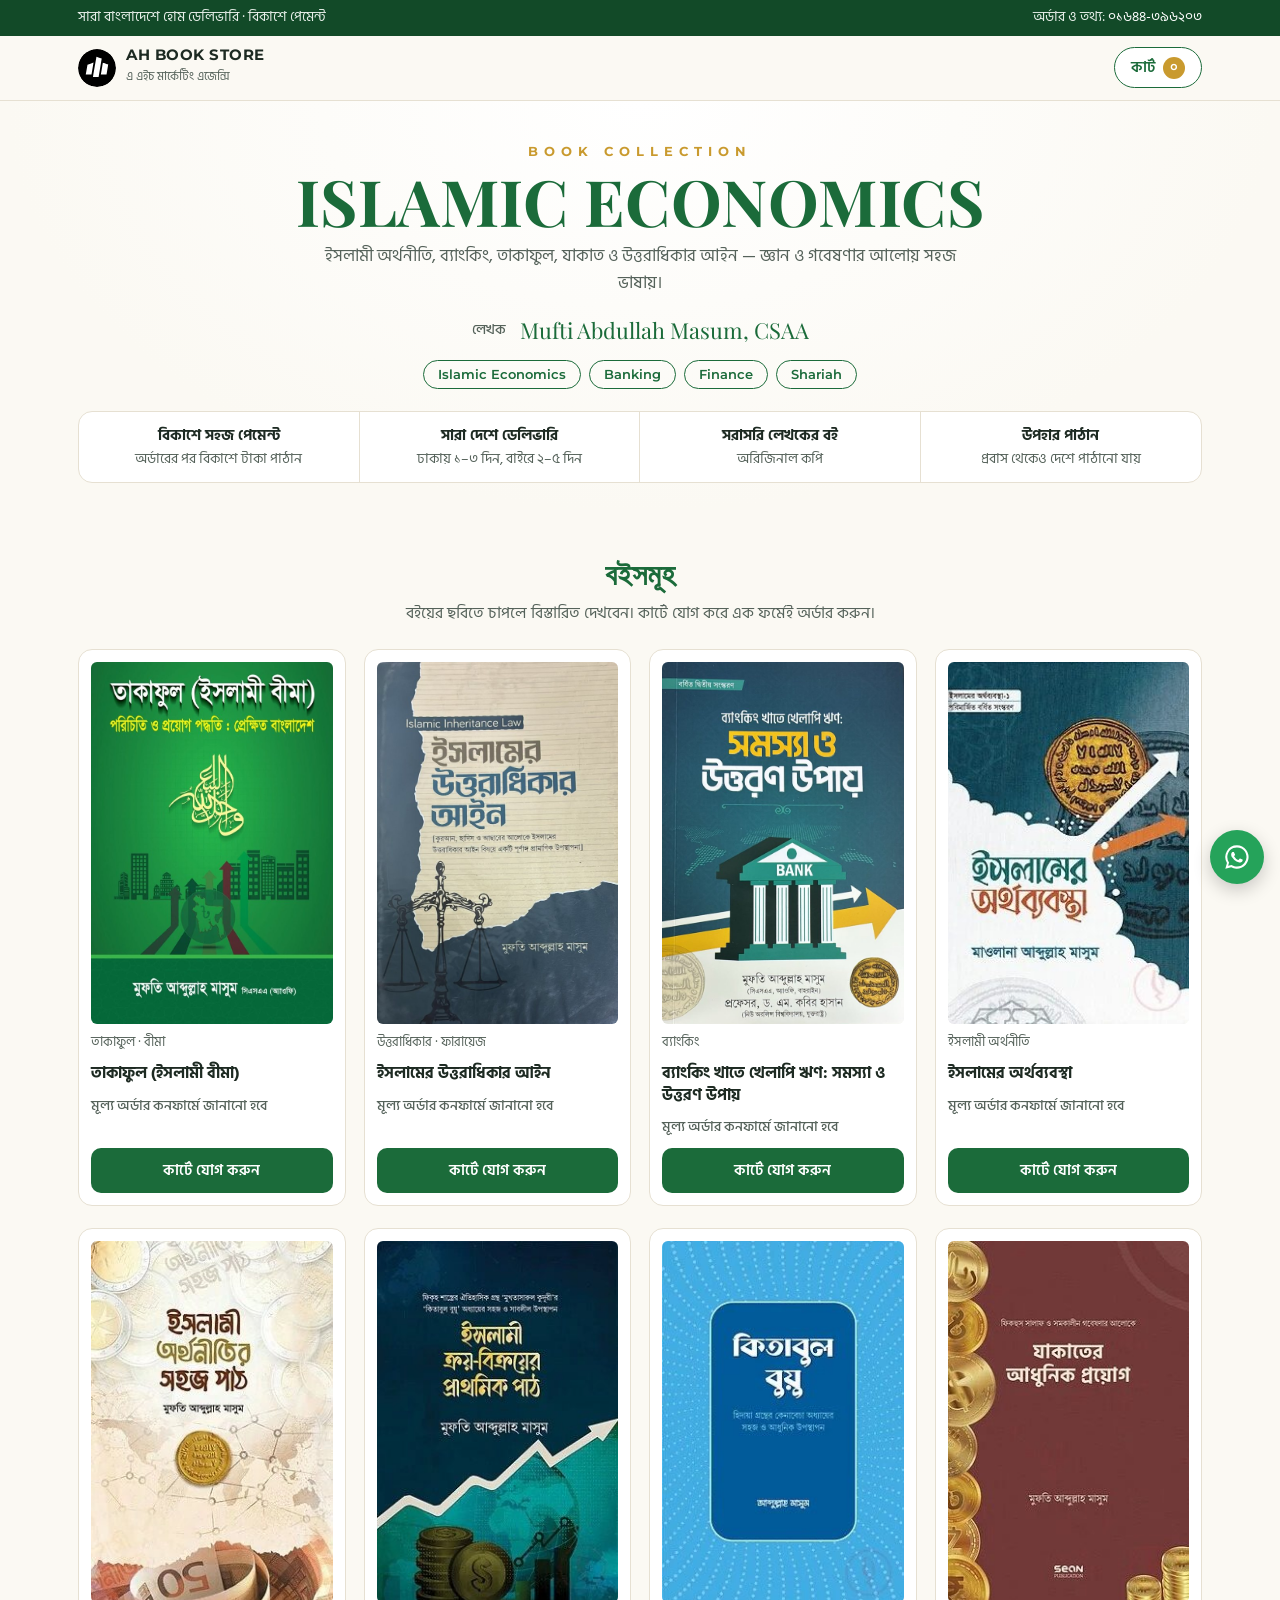
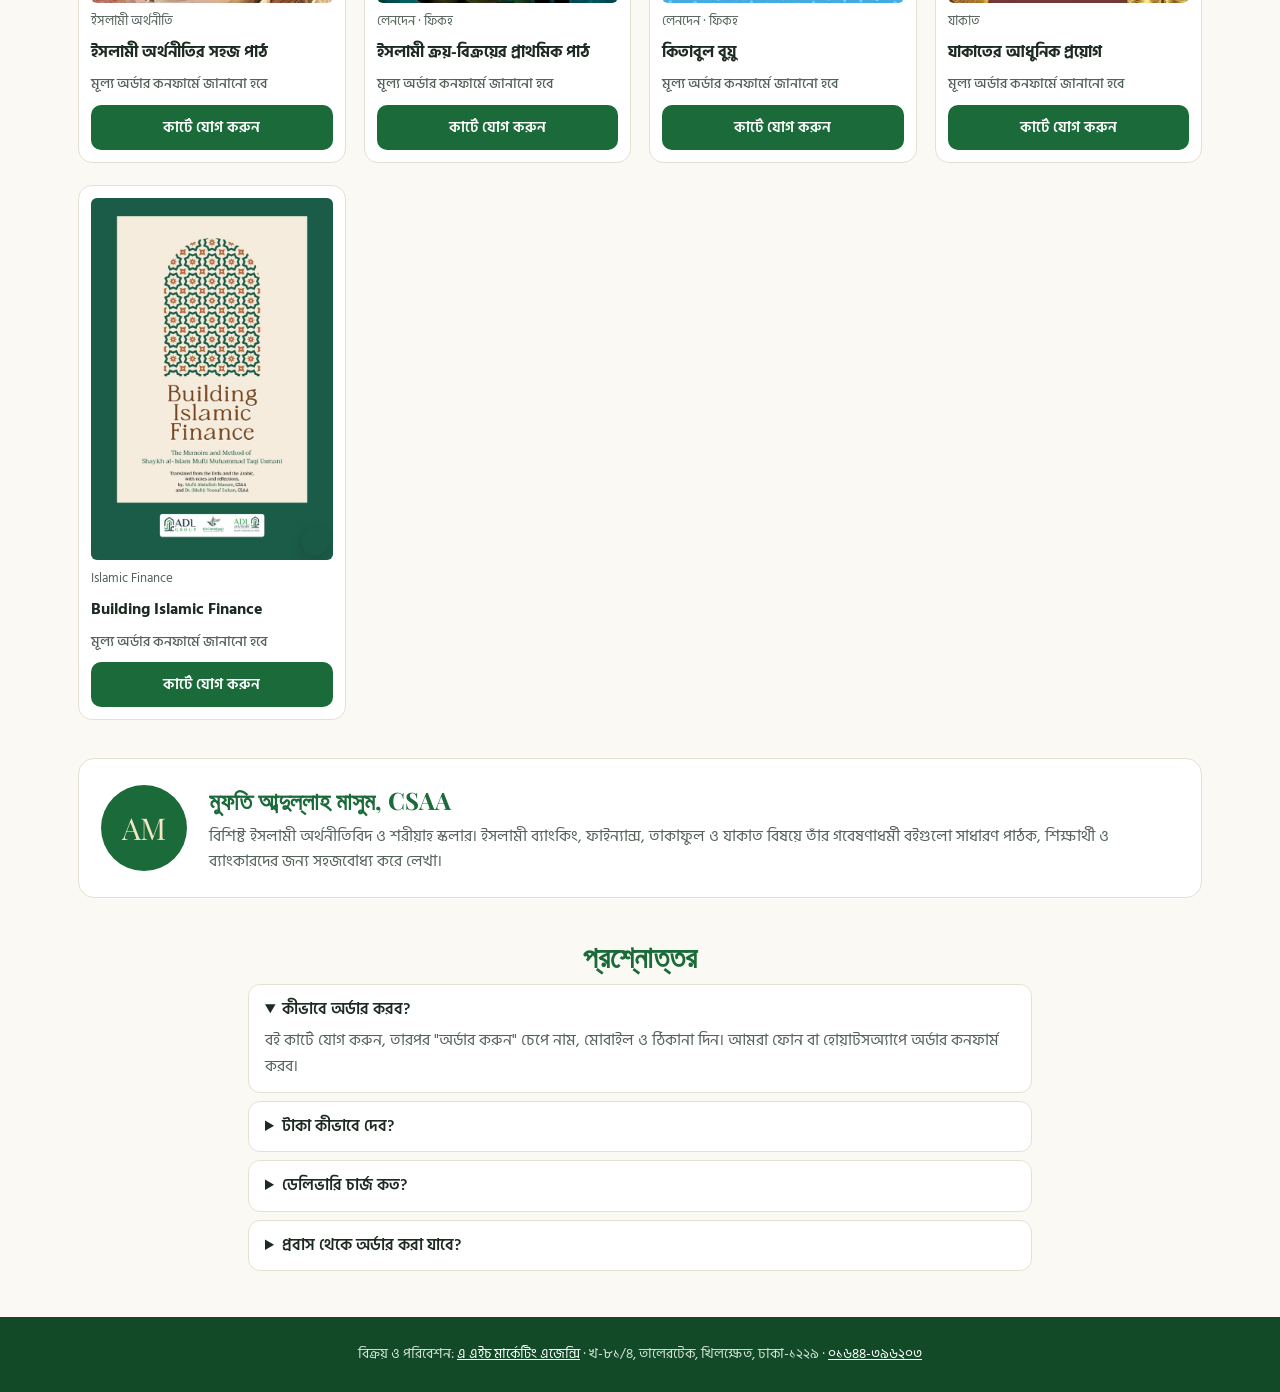
==== commit bd6f1db8: "New homepage design; book store: bKash advance payment only" ====
--- a/books/index.html
+++ b/books/index.html
@@ -4,7 +4,7 @@
 <meta charset="utf-8">
 <meta name="viewport" content="width=device-width,initial-scale=1">
 <title>ইসলামী অর্থনীতির বই — মুফতি আব্দুল্লাহ মাসুম | AH Marketing Book Store</title>
-<meta name="description" content="মুফতি আব্দুল্লাহ মাসুম, CSAA-এর লেখা ইসলামী অর্থনীতি, ব্যাংকিং, তাকাফুল, যাকাত ও উত্তরাধিকার আইনের বই অনলাইনে অর্ডার করুন। সারা বাংলাদেশে হোম ডেলিভারি, ক্যাশ অন ডেলিভারি।">
+<meta name="description" content="মুফতি আব্দুল্লাহ মাসুম, CSAA-এর লেখা ইসলামী অর্থনীতি, ব্যাংকিং, তাকাফুল, যাকাত ও উত্তরাধিকার আইনের বই অনলাইনে অর্ডার করুন। সারা বাংলাদেশে হোম ডেলিভারি, বিকাশে পেমেন্ট।">
 <link rel="canonical" href="https://www.itsahmarketing.com/books/">
 <link rel="icon" href="/logo.svg">
 <meta property="og:type" content="website">
@@ -130,7 +130,7 @@
 <script type="application/ld+json" id="ld"></script>
 </head>
 <body>
-<div class="topbar"><div class="wrap"><span>সারা বাংলাদেশে হোম ডেলিভারি · ক্যাশ অন ডেলিভারি</span><span>অর্ডার ও তথ্য: <a href="tel:+8801644396203">০১৬৪৪-৩৯৬২০৩</a></span></div></div>
+<div class="topbar"><div class="wrap"><span>সারা বাংলাদেশে হোম ডেলিভারি · বিকাশে পেমেন্ট</span><span>অর্ডার ও তথ্য: <a href="tel:+8801644396203">০১৬৪৪-৩৯৬২০৩</a></span></div></div>
 <header class="nav"><div class="wrap">
   <a class="brand" href="/"><img src="/logo.svg" alt="AH Marketing"><span><b>AH BOOK STORE</b><small>এ এইচ মার্কেটিং এজেন্সি</small></span></a>
   <button class="cartbtn" id="openCart" aria-label="কার্ট খুলুন">কার্ট <span class="n" id="cnt">০</span></button>
@@ -144,7 +144,7 @@
   <div class="author"><span class="muted">লেখক</span><span class="nm">Mufti Abdullah Masum, CSAA</span></div>
   <div class="tags"><span>Islamic Economics</span><span>Banking</span><span>Finance</span><span>Shariah</span></div>
   <div class="perks">
-    <div><b>ক্যাশ অন ডেলিভারি</b>বই হাতে পেয়ে টাকা দিন</div>
+    <div><b>বিকাশে সহজ পেমেন্ট</b>অর্ডারের পর বিকাশে টাকা পাঠান</div>
     <div><b>সারা দেশে ডেলিভারি</b>ঢাকায় ১–৩ দিন, বাইরে ২–৫ দিন</div>
     <div><b>সরাসরি লেখকের বই</b>অরিজিনাল কপি</div>
     <div><b>উপহার পাঠান</b>প্রবাস থেকেও দেশে পাঠানো যায়</div>
@@ -168,7 +168,7 @@
 <section class="wrap faq">
   <h2 class="sec">প্রশ্নোত্তর</h2>
   <details open><summary>কীভাবে অর্ডার করব?</summary><p>বই কার্টে যোগ করুন, তারপর "অর্ডার করুন" চেপে নাম, মোবাইল ও ঠিকানা দিন। আমরা ফোন বা হোয়াটসঅ্যাপে অর্ডার কনফার্ম করব।</p></details>
-  <details><summary>টাকা কীভাবে দেব?</summary><p>বই হাতে পেয়ে ডেলিভারিম্যানকে টাকা দিতে পারবেন (ক্যাশ অন ডেলিভারি)। চাইলে বিকাশে অগ্রিমও দিতে পারেন — অর্ডার কনফার্মের সময় নম্বর জানিয়ে দেওয়া হবে।</p></details>
+  <details><summary>টাকা কীভাবে দেব?</summary><p>অর্ডারের পর বইয়ের দাম ও ডেলিভারি চার্জ বিকাশে অগ্রিম পাঠাতে হবে। অর্ডার কনফার্মের সময় হোয়াটসঅ্যাপে বিকাশ নম্বর ও মোট টাকা জানিয়ে দেওয়া হবে। টাকা পাওয়ার পর বই পাঠানো হয়।</p></details>
   <details><summary>ডেলিভারি চার্জ কত?</summary><p>ঢাকা সিটির ভিতরে ৭০ টাকা, ঢাকার বাইরে ১৩০ টাকা। একাধিক বই একসাথে নিলেও একবারই চার্জ।</p></details>
   <details><summary>প্রবাস থেকে অর্ডার করা যাবে?</summary><p>হ্যাঁ। দেশে যার কাছে বই পাঠাতে চান তার নাম-ঠিকানা দিন, "উপহার" অপশন বেছে নিন। বিদেশে পাঠাতে চাইলে হোয়াটসঅ্যাপে যোগাযোগ করুন।</p></details>
 </section>
@@ -263,8 +263,7 @@
     <label class="opt on"><input type="radio" name="ar" value="dhaka" checked><span><b>ঢাকা সিটির ভিতরে</b><small>চার্জ ${tk(DELIVERY.dhaka)} · ১–৩ দিন</small></span></label>
     <label class="opt"><input type="radio" name="ar" value="outside"><span><b>ঢাকার বাইরে</b><small>চার্জ ${tk(DELIVERY.outside)} · ২–৫ দিন</small></span></label></div>
    <div class="field"><label>পেমেন্ট</label>
-    <label class="opt on"><input type="radio" name="py" value="cod" checked><span><b>ক্যাশ অন ডেলিভারি</b><small>বই হাতে পেয়ে টাকা দিন</small></span></label>
-    <label class="opt"><input type="radio" name="py" value="bkash"><span><b>বিকাশে অগ্রিম</b><small>কনফার্মের সময় বিকাশ নম্বর জানানো হবে</small></span></label></div>
+    <label class="opt on"><input type="radio" name="py" value="bkash" checked><span><b>বিকাশে অগ্রিম পেমেন্ট</b><small>অর্ডার কনফার্মের সময় বিকাশ নম্বর ও মোট টাকা জানানো হবে। টাকা পাওয়ার পর বই পাঠানো হবে।</small></span></label></div>
    <label class="opt"><input type="checkbox" id="gift"><span><b>এটা উপহার</b><small>অন্য কারো ঠিকানায় পাঠাচ্ছি (যেমন প্রবাস থেকে)</small></span></label>
    <div class="field"><label for="nt">নোট (ঐচ্ছিক)</label><input id="nt" placeholder="যেমন: বিকেলে ডেলিভারি দিন"></div>
    <div id="tot"></div>
@@ -293,7 +292,7 @@
   const msg = [`আসসালামু আলাইকুম, আমি বই অর্ডার করতে চাই।`, `অর্ডার নম্বর: ${no}`, ``,
     ...cart.map(l=>{const b=BOOKS.find(x=>x.id===l.id); return `• ${b.title} × ${l.q}${b.price?` = ${b.price*l.q} টাকা`:""}`;}), ``,
     t.allPriced?`বইয়ের দাম: ${t.sub} টাকা\nডেলিভারি: ${t.del} টাকা\nসর্বমোট: ${t.total} টাকা`:`ডেলিভারি চার্জ: ${t.del} টাকা`,
-    `পেমেন্ট: ${py==="cod"?"ক্যাশ অন ডেলিভারি":"বিকাশে অগ্রিম"}`, ``,
+    `পেমেন্ট: বিকাশে অগ্রিম`, ``,
     `নাম: ${nm.value.trim()}`, `মোবাইল: ${phone}`, `ঠিকানা: ${ad.value.trim()}`, `এলাকা: ${ar==="dhaka"?"ঢাকা সিটির ভিতরে":"ঢাকার বাইরে"}`,
     $("#gift").checked?"(এটা উপহার)":"", $("#nt").value.trim()?`নোট: ${$("#nt").value.trim()}`:""].filter((x,i,a)=>x!==""||a[i-1]!=="").join("\n");
   const url = "https://wa.me/"+WHATSAPP+"?text="+encodeURIComponent(msg);
@@ -317,7 +316,7 @@
    <div style="font-size:20px;margin:8px 0">${priceHTML(b)}</div>
    <p>${b.desc}</p>
    <div style="display:grid;grid-template-columns:1fr 1fr;gap:8px;margin-top:14px"><button class="btn ghost" data-add="${b.id}">কার্টে যোগ করুন</button><button class="btn" data-buy="${b.id}">এখনই অর্ডার</button></div>
-   <p class="note" style="margin-top:12px">ক্যাশ অন ডেলিভারি · সারা বাংলাদেশে ডেলিভারি</p></div></div>`;
+   <p class="note" style="margin-top:12px">বিকাশে পেমেন্ট · সারা বাংলাদেশে হোম ডেলিভারি</p></div></div>`;
   $("#modal").classList.add("on"); $("#scrim").classList.add("on");
   $("#mx").onclick=closeAll;
   try{ history.replaceState(null,"","#"+id); }catch(e){}
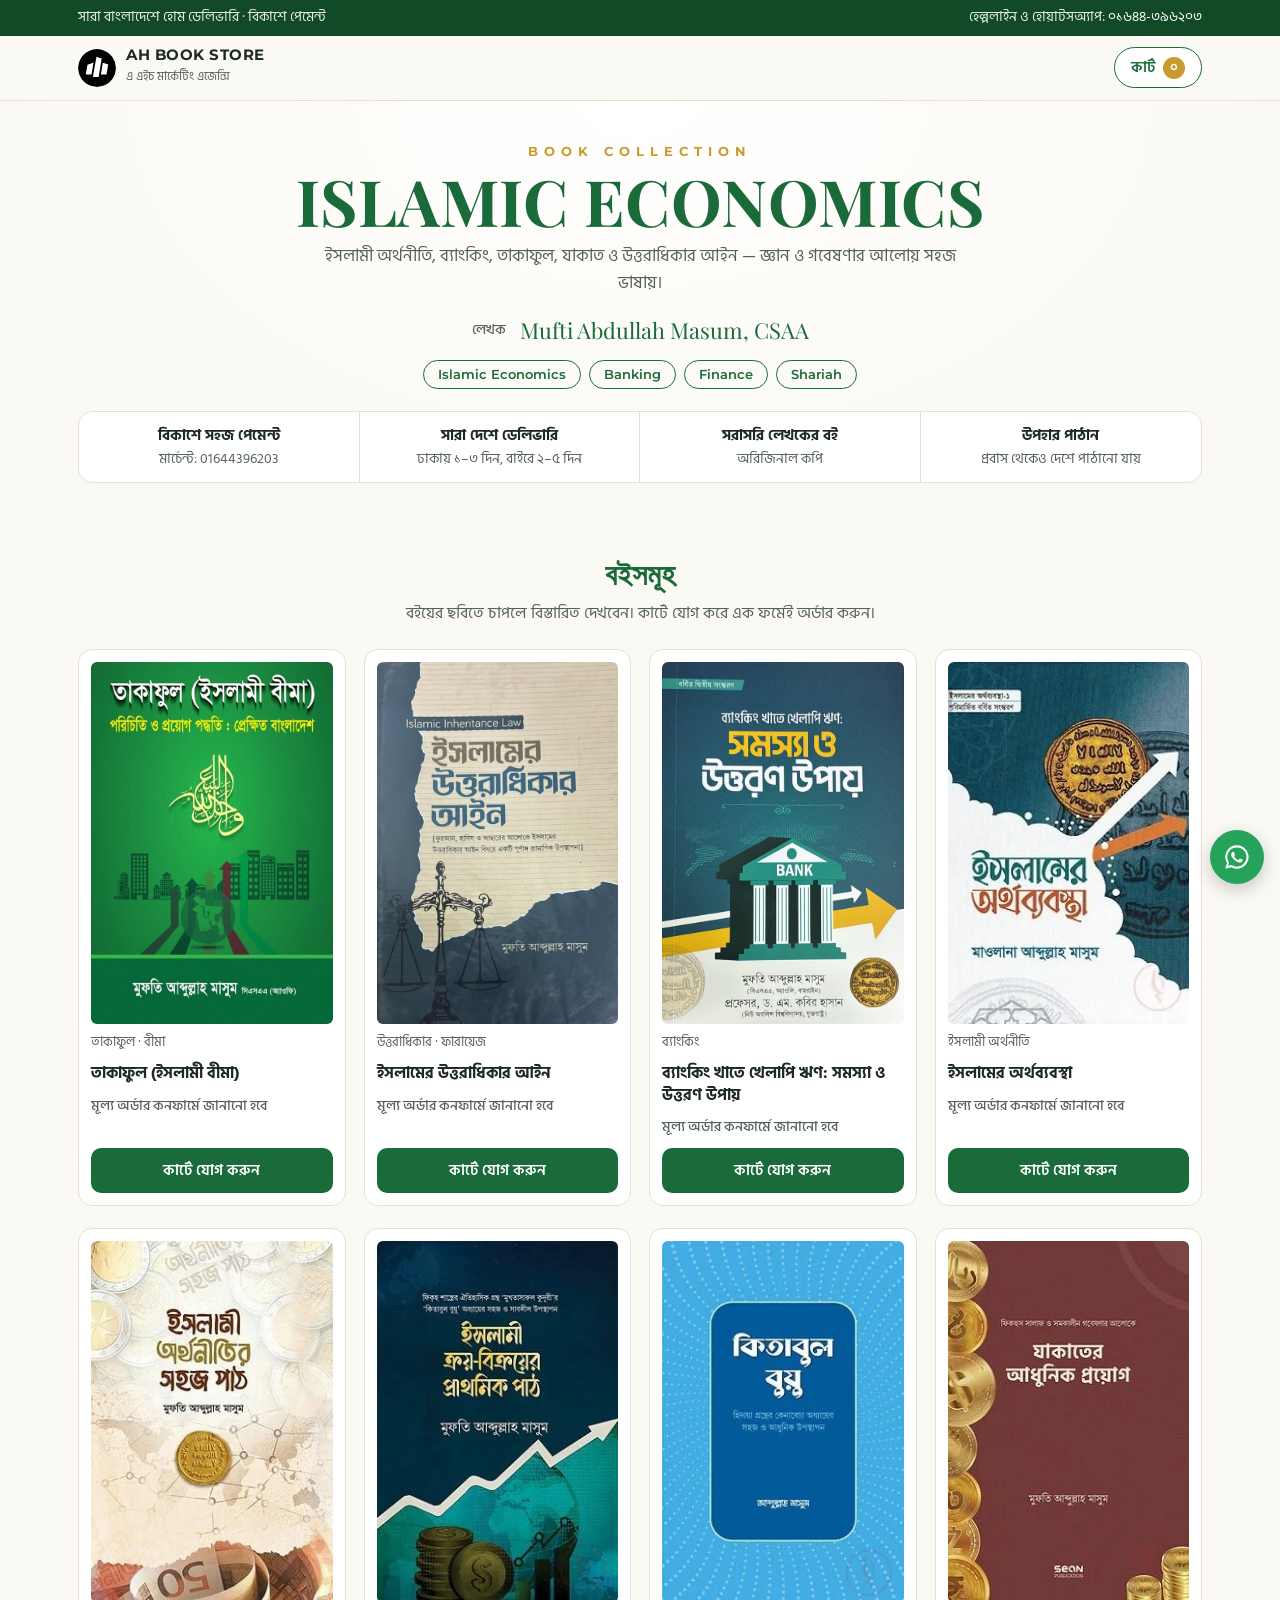
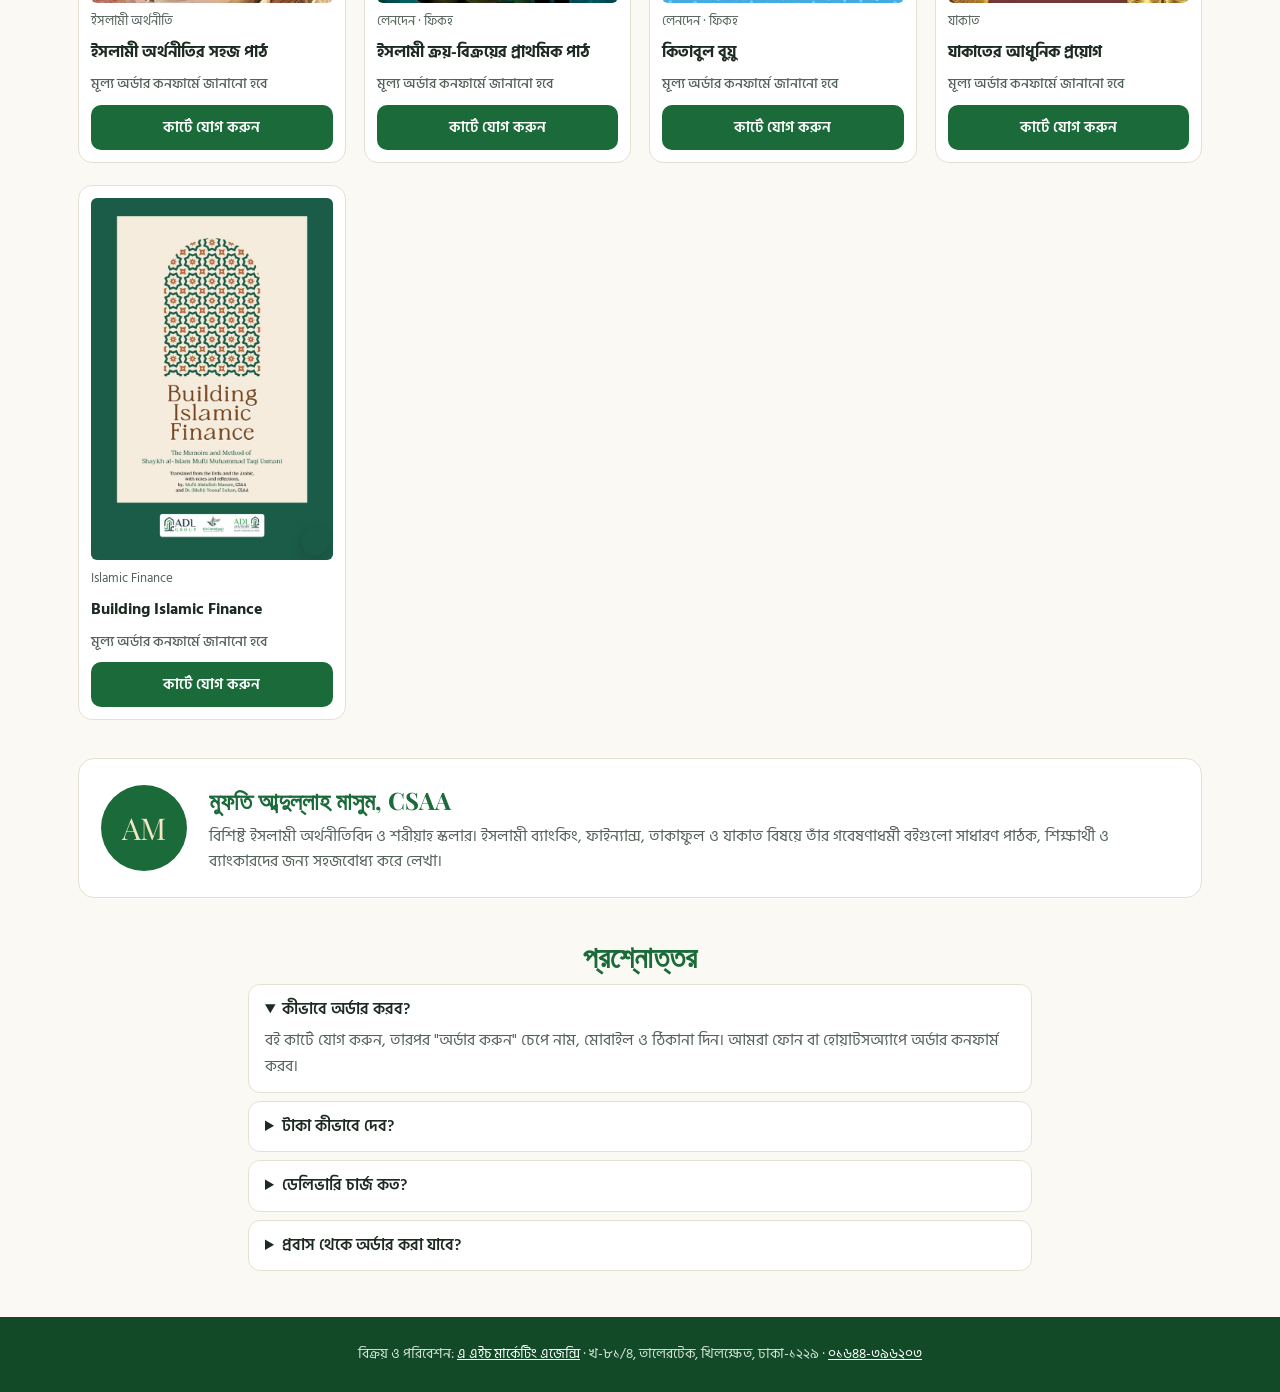
==== commit 51ce2f95: "Online agreement signing page; bKash merchant payment + TrxID in store" ====
--- a/books/index.html
+++ b/books/index.html
@@ -130,7 +130,7 @@
 <script type="application/ld+json" id="ld"></script>
 </head>
 <body>
-<div class="topbar"><div class="wrap"><span>সারা বাংলাদেশে হোম ডেলিভারি · বিকাশে পেমেন্ট</span><span>অর্ডার ও তথ্য: <a href="tel:+8801644396203">০১৬৪৪-৩৯৬২০৩</a></span></div></div>
+<div class="topbar"><div class="wrap"><span>সারা বাংলাদেশে হোম ডেলিভারি · বিকাশে পেমেন্ট</span><span>হেল্পলাইন ও হোয়াটসঅ্যাপ: <a href="tel:+8801644396203">০১৬৪৪-৩৯৬২০৩</a></span></div></div>
 <header class="nav"><div class="wrap">
   <a class="brand" href="/"><img src="/logo.svg" alt="AH Marketing"><span><b>AH BOOK STORE</b><small>এ এইচ মার্কেটিং এজেন্সি</small></span></a>
   <button class="cartbtn" id="openCart" aria-label="কার্ট খুলুন">কার্ট <span class="n" id="cnt">০</span></button>
@@ -144,7 +144,7 @@
   <div class="author"><span class="muted">লেখক</span><span class="nm">Mufti Abdullah Masum, CSAA</span></div>
   <div class="tags"><span>Islamic Economics</span><span>Banking</span><span>Finance</span><span>Shariah</span></div>
   <div class="perks">
-    <div><b>বিকাশে সহজ পেমেন্ট</b>অর্ডারের পর বিকাশে টাকা পাঠান</div>
+    <div><b>বিকাশে সহজ পেমেন্ট</b>মার্চেন্ট: 01644396203</div>
     <div><b>সারা দেশে ডেলিভারি</b>ঢাকায় ১–৩ দিন, বাইরে ২–৫ দিন</div>
     <div><b>সরাসরি লেখকের বই</b>অরিজিনাল কপি</div>
     <div><b>উপহার পাঠান</b>প্রবাস থেকেও দেশে পাঠানো যায়</div>
@@ -168,7 +168,7 @@
 <section class="wrap faq">
   <h2 class="sec">প্রশ্নোত্তর</h2>
   <details open><summary>কীভাবে অর্ডার করব?</summary><p>বই কার্টে যোগ করুন, তারপর "অর্ডার করুন" চেপে নাম, মোবাইল ও ঠিকানা দিন। আমরা ফোন বা হোয়াটসঅ্যাপে অর্ডার কনফার্ম করব।</p></details>
-  <details><summary>টাকা কীভাবে দেব?</summary><p>অর্ডারের পর বইয়ের দাম ও ডেলিভারি চার্জ বিকাশে অগ্রিম পাঠাতে হবে। অর্ডার কনফার্মের সময় হোয়াটসঅ্যাপে বিকাশ নম্বর ও মোট টাকা জানিয়ে দেওয়া হবে। টাকা পাওয়ার পর বই পাঠানো হয়।</p></details>
+  <details><summary>টাকা কীভাবে দেব?</summary><p>বইয়ের দাম ও ডেলিভারি চার্জ বিকাশে অগ্রিম পাঠাতে হবে — বিকাশ মার্চেন্ট নম্বর <b>01644396203</b>, অ্যাপের "Payment" অপশন থেকে। টাকা পাঠিয়ে অর্ডার ফর্মে TrxID দিন। টাকা পাওয়ার পরই বই পাঠানো হয়।</p></details>
   <details><summary>ডেলিভারি চার্জ কত?</summary><p>ঢাকা সিটির ভিতরে ৭০ টাকা, ঢাকার বাইরে ১৩০ টাকা। একাধিক বই একসাথে নিলেও একবারই চার্জ।</p></details>
   <details><summary>প্রবাস থেকে অর্ডার করা যাবে?</summary><p>হ্যাঁ। দেশে যার কাছে বই পাঠাতে চান তার নাম-ঠিকানা দিন, "উপহার" অপশন বেছে নিন। বিদেশে পাঠাতে চাইলে হোয়াটসঅ্যাপে যোগাযোগ করুন।</p></details>
 </section>
@@ -263,7 +263,8 @@
     <label class="opt on"><input type="radio" name="ar" value="dhaka" checked><span><b>ঢাকা সিটির ভিতরে</b><small>চার্জ ${tk(DELIVERY.dhaka)} · ১–৩ দিন</small></span></label>
     <label class="opt"><input type="radio" name="ar" value="outside"><span><b>ঢাকার বাইরে</b><small>চার্জ ${tk(DELIVERY.outside)} · ২–৫ দিন</small></span></label></div>
    <div class="field"><label>পেমেন্ট</label>
-    <label class="opt on"><input type="radio" name="py" value="bkash" checked><span><b>বিকাশে অগ্রিম পেমেন্ট</b><small>অর্ডার কনফার্মের সময় বিকাশ নম্বর ও মোট টাকা জানানো হবে। টাকা পাওয়ার পর বই পাঠানো হবে।</small></span></label></div>
+    <div class="opt on" style="display:block"><b>বিকাশ মার্চেন্ট: <span style="font-family:Montserrat,sans-serif">01644396203</span></b><small>বিকাশ অ্যাপে <b>"Payment"</b> অপশন থেকে এই নম্বরে টাকা পাঠান। মোট টাকা নিশ্চিত না হলে আগে অর্ডার পাঠান — আমরা হোয়াটসঅ্যাপে মোট টাকা জানিয়ে দেব। টাকা পাওয়ার পরই বই পাঠানো হবে।</small></div></div>
+   <div class="field"><label for="trx">বিকাশ TrxID <small style="font-weight:400;color:var(--sub)">(পেমেন্ট করে থাকলে দিন)</small></label><input id="trx" placeholder="যেমন: 9ABC1DEF2G" autocomplete="off"></div>
    <label class="opt"><input type="checkbox" id="gift"><span><b>এটা উপহার</b><small>অন্য কারো ঠিকানায় পাঠাচ্ছি (যেমন প্রবাস থেকে)</small></span></label>
    <div class="field"><label for="nt">নোট (ঐচ্ছিক)</label><input id="nt" placeholder="যেমন: বিকেলে ডেলিভারি দিন"></div>
    <div id="tot"></div>
@@ -276,7 +277,7 @@
     $("#tot").innerHTML = t.allPriced ? `<div class="sum"><span>বইয়ের দাম</span><span>${tk(t.sub)}</span></div><div class="sum"><span>ডেলিভারি</span><span>${tk(t.del)}</span></div><div class="sum tot"><span>সর্বমোট</span><span class="price">${tk(t.total)}</span></div>`
       : `<p class="note">ডেলিভারি চার্জ ${tk(t.del)}। বইয়ের মোট দাম কনফার্মের সময় জানানো হবে।</p>`;
     document.querySelectorAll(".opt input[type=radio]").forEach(r=>r.closest(".opt").classList.toggle("on", r.checked)); };
-  document.querySelectorAll('input[name=ar],input[name=py]').forEach(r=>r.addEventListener("change",upd)); upd();
+  document.querySelectorAll('input[name=ar]').forEach(r=>r.addEventListener("change",upd)); upd();
   $("#gift").addEventListener("change", e => e.target.closest(".opt").classList.toggle("on", e.target.checked));
   $("#back").onclick = viewCart;
   $("#f").addEventListener("submit", submit);
@@ -287,12 +288,12 @@
   const phone = ph.value.replace(/[০-৯]/g,d=>"০১২৩৪৫৬৭৮৯".indexOf(d)).replace(/\D/g,"").replace(/^880/,"0");
   const bad=[]; if(nm.value.trim().length<2) bad.push(nm); if(!/^01[3-9]\d{8}$/.test(phone)) bad.push(ph); if(ad.value.trim().length<6) bad.push(ad);
   if(bad.length){ bad.forEach(x=>x.closest(".field").classList.add("bad")); bad[0].focus(); $("#er").textContent = bad.includes(ph) ? "মোবাইল নম্বর ১১ সংখ্যার হতে হবে (০১ দিয়ে শুরু)" : "লাল ঘরগুলো পূরণ করুন"; return; }
-  const ar=document.querySelector('input[name=ar]:checked').value, py=document.querySelector('input[name=py]:checked').value, t=totals(ar);
+  const ar=document.querySelector('input[name=ar]:checked').value, t=totals(ar);
   const d=new Date(), no="AHB-"+String(d.getFullYear()).slice(2)+String(d.getMonth()+1).padStart(2,"0")+String(d.getDate()).padStart(2,"0")+"-"+String(Math.floor(Math.random()*9000)+1000);
   const msg = [`আসসালামু আলাইকুম, আমি বই অর্ডার করতে চাই।`, `অর্ডার নম্বর: ${no}`, ``,
     ...cart.map(l=>{const b=BOOKS.find(x=>x.id===l.id); return `• ${b.title} × ${l.q}${b.price?` = ${b.price*l.q} টাকা`:""}`;}), ``,
     t.allPriced?`বইয়ের দাম: ${t.sub} টাকা\nডেলিভারি: ${t.del} টাকা\nসর্বমোট: ${t.total} টাকা`:`ডেলিভারি চার্জ: ${t.del} টাকা`,
-    `পেমেন্ট: বিকাশে অগ্রিম`, ``,
+    `পেমেন্ট: বিকাশ (মার্চেন্ট 01644396203)${$("#trx").value.trim()?" — TrxID: "+$("#trx").value.trim():" — এখনো পাঠানো হয়নি"}`, ``,
     `নাম: ${nm.value.trim()}`, `মোবাইল: ${phone}`, `ঠিকানা: ${ad.value.trim()}`, `এলাকা: ${ar==="dhaka"?"ঢাকা সিটির ভিতরে":"ঢাকার বাইরে"}`,
     $("#gift").checked?"(এটা উপহার)":"", $("#nt").value.trim()?`নোট: ${$("#nt").value.trim()}`:""].filter((x,i,a)=>x!==""||a[i-1]!=="").join("\n");
   const url = "https://wa.me/"+WHATSAPP+"?text="+encodeURIComponent(msg);
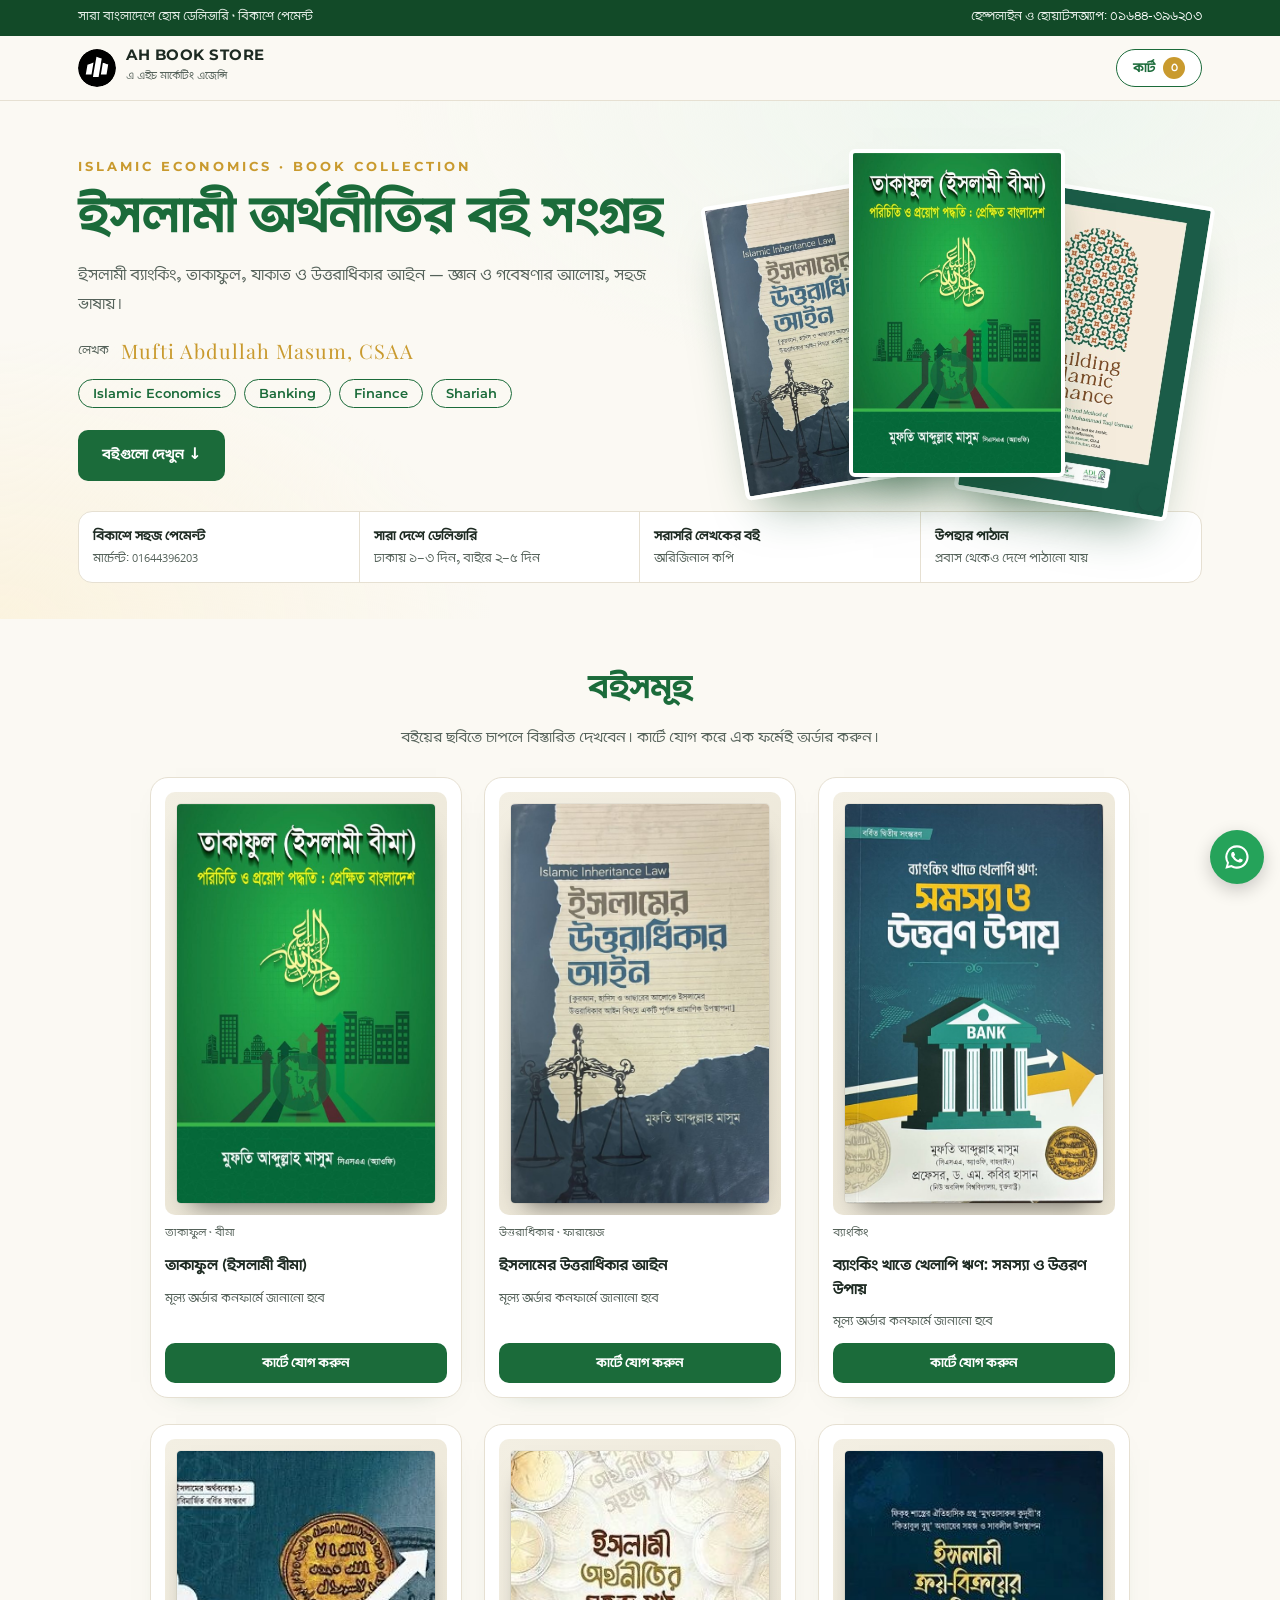
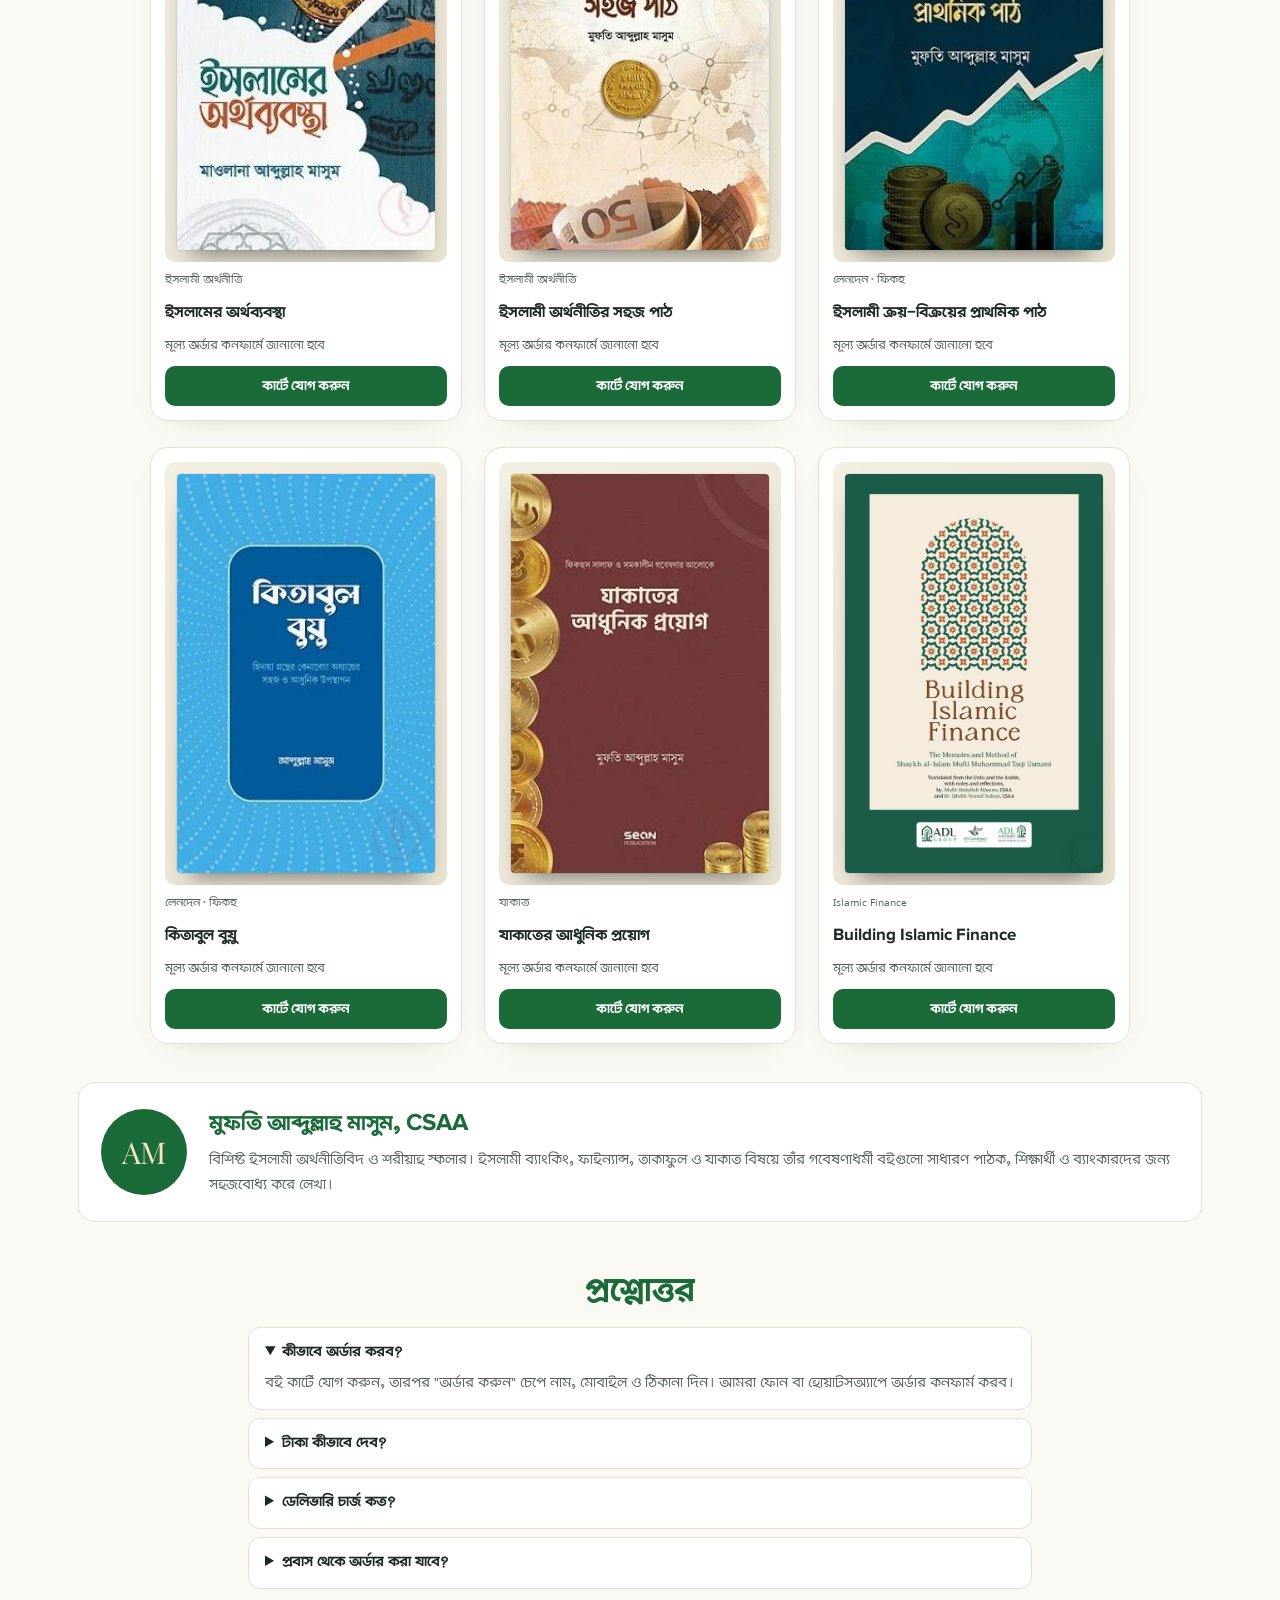
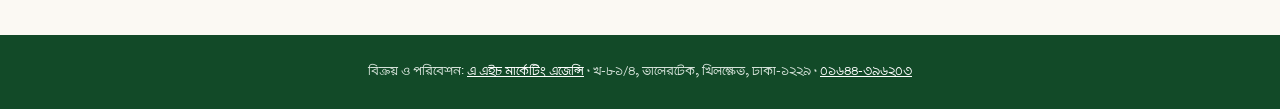
==== commit 05de0084: "Use UN Bangla font site-wide; redesign books page hero and grid Co-Authored-By: Claude Opus 5.5 <nor" ====
--- a/books/index.html
+++ b/books/index.html
@@ -15,10 +15,12 @@
 <link rel="preconnect" href="https://fonts.googleapis.com"><link rel="preconnect" href="https://fonts.gstatic.com" crossorigin>
 <link href="https://fonts.googleapis.com/css2?family=Hind+Siliguri:wght@400;500;600;700&family=Playfair+Display:wght@700&family=Montserrat:wght@500;600;700&display=swap" rel="stylesheet">
 <style>
+@font-face{font-family:"UN Bangla";src:url("/fonts/UNBangla-Regular.ttf") format("truetype");font-weight:400;font-display:swap}
+@font-face{font-family:"UN Bangla";src:url("/fonts/UNBangla-Bold.ttf") format("truetype");font-weight:600 800;font-display:swap}
 :root{
   /* Islamic Economics Book Collection: deep green + antique gold on warm paper, echoing the standee */
   --green:#1b6b3a;--green-d:#124a28;--gold:#c99a2e;--gold-l:#f4e7c6;--paper:#fbf9f3;--ink:#1d2a22;--sub:#55625a;--line:#e6e0d2;
-  --display:"Playfair Display",Georgia,serif;--body:"Hind Siliguri","Noto Sans Bengali",system-ui,sans-serif;--latin:"Montserrat",system-ui,sans-serif;
+  --display:"Playfair Display",Georgia,serif;--body:"UN Bangla","Hind Siliguri","Noto Sans Bengali",system-ui,sans-serif;--bn:"UN Bangla","Hind Siliguri",sans-serif;--latin:"Montserrat",system-ui,sans-serif;
   color-scheme:light;
 }
 *{box-sizing:border-box}html,body{margin:0}
@@ -38,29 +40,38 @@
 .cartbtn{display:flex;align-items:center;gap:8px;border:1px solid var(--green);background:#fff;color:var(--green);border-radius:999px;padding:7px 16px;font-weight:600;font-size:15px}
 .cartbtn .n{background:var(--gold);color:#fff;border-radius:999px;min-width:22px;height:22px;display:inline-grid;place-items:center;font-size:12.5px;padding:0 6px}
 
-.hero{text-align:center;padding:40px 0 26px;background:radial-gradient(ellipse at top,#fff 0,#fbf9f3 70%)}
-.hero .eyebrow{font-family:var(--latin);letter-spacing:6px;color:var(--gold);font-weight:700;font-size:13px}
-.hero h1{font-family:var(--display);color:var(--green);font-size:clamp(34px,6vw,64px);line-height:1.05;margin:6px 0 8px;letter-spacing:.5px}
-.hero p{color:var(--sub);max-width:640px;margin:0 auto 6px;font-size:17px}
-.author{display:flex;gap:14px;align-items:center;justify-content:center;margin-top:16px;flex-wrap:wrap}
+.hero{padding:48px 0 30px;background:radial-gradient(900px 420px at 80% 0,#eef6ef,transparent 70%),radial-gradient(700px 400px at 0 100%,#fbf3df,transparent 70%),var(--paper)}
+.hero .grid2{display:grid;grid-template-columns:1.1fr .9fr;gap:36px;align-items:center}
+@media(max-width:860px){.hero .grid2{grid-template-columns:1fr;text-align:center}.hero .author,.hero .tags{justify-content:center}}
+.fan{position:relative;height:340px}
+.fan img{position:absolute;width:44%;border-radius:6px;box-shadow:0 30px 50px -24px rgba(18,74,40,.6);border:4px solid #fff}
+.fan img:nth-child(1){left:2%;top:40px;transform:rotate(-9deg)}.fan img:nth-child(2){left:28%;top:0;z-index:2}.fan img:nth-child(3){right:2%;top:40px;transform:rotate(9deg)}
+@media(max-width:860px){.fan{height:260px;max-width:380px;margin:0 auto}}
+.hero .eyebrow{font-family:var(--latin);letter-spacing:3px;color:var(--gold);font-weight:700;font-size:13px}
+.hero h1{font-family:var(--bn);font-weight:700;color:var(--green);font-size:clamp(34px,5.4vw,58px);line-height:1.15;margin:8px 0 10px}
+.hero .en{font-family:var(--display);color:var(--gold);font-size:20px;letter-spacing:1px}
+.hero p{color:var(--sub);max-width:600px;margin:0 0 6px;font-size:18px}
+@media(max-width:860px){.hero p{margin:0 auto 6px}}
+.author{display:flex;gap:12px;align-items:center;margin-top:16px;flex-wrap:wrap}
 .author .nm{font-family:var(--display);color:var(--green);font-size:22px}
-.tags{display:flex;gap:8px;justify-content:center;flex-wrap:wrap;margin-top:12px}
+.tags{display:flex;gap:8px;flex-wrap:wrap;margin-top:12px}
 .tags span{border:1.5px solid var(--green);color:var(--green);border-radius:999px;padding:3px 14px;font-family:var(--latin);font-size:13px;font-weight:600}
 .perks{display:grid;grid-template-columns:repeat(4,1fr);border:1px solid var(--line);background:#fff;border-radius:14px;margin:22px auto 6px;overflow:hidden}
 .perks div{padding:12px 14px;font-size:14px;color:var(--sub);border-right:1px solid var(--line)}.perks div:last-child{border-right:0}
 .perks b{display:block;color:var(--ink);font-size:15px}
 @media(max-width:760px){.perks{grid-template-columns:1fr 1fr}.perks div:nth-child(2){border-right:0}.perks div:nth-child(-n+2){border-bottom:1px solid var(--line)}}
 
-h2.sec{font-family:var(--display);color:var(--green);font-size:30px;margin:34px 0 4px;text-align:center}
-.secsub{text-align:center;color:var(--sub);margin:0 0 22px}
-.grid{display:grid;grid-template-columns:repeat(4,1fr);gap:22px 18px}
+h2.sec{font-family:var(--bn);font-weight:700;color:var(--green);font-size:clamp(28px,3.4vw,38px);margin:40px 0 4px;text-align:center}
+.secsub{text-align:center;color:var(--sub);margin:0 0 26px;font-size:17px}
+.grid{display:grid;grid-template-columns:repeat(3,1fr);gap:26px 22px;max-width:980px;margin:0 auto}
 @media(max-width:980px){.grid{grid-template-columns:repeat(3,1fr)}}
 @media(max-width:640px){.grid{grid-template-columns:1fr 1fr;gap:16px 12px}}
-.book{background:#fff;border:1px solid var(--line);border-radius:14px;padding:12px;display:flex;flex-direction:column;gap:8px;transition:box-shadow .2s,transform .2s}
+.book{background:#fff;border:1px solid var(--line);border-radius:18px;padding:14px;display:flex;flex-direction:column;gap:8px;transition:box-shadow .2s,transform .2s;box-shadow:0 10px 30px -26px rgba(18,74,40,.5)}
 .book:hover{box-shadow:0 16px 34px -22px rgba(18,74,40,.5);transform:translateY(-2px)}
-.cover{aspect-ratio:2/3;background:#f2efe6;border-radius:6px;overflow:hidden;display:block;border:0;padding:0;width:100%}
-.cover img{width:100%;height:100%;object-fit:cover;display:block;box-shadow:inset 0 0 0 1px rgba(0,0,0,.04)}
-.book h3{font-size:16px;line-height:1.35;margin:2px 0 0}
+.cover{aspect-ratio:2/3;background:linear-gradient(135deg,#f3efe3,#e9e3d2);border-radius:10px;overflow:hidden;display:block;border:0;padding:12px;width:100%;cursor:pointer}
+.cover img{width:100%;height:100%;object-fit:cover;display:block;border-radius:4px;box-shadow:0 16px 24px -14px rgba(0,0,0,.55),0 0 0 1px rgba(0,0,0,.05);transition:transform .25s}
+.book:hover .cover img{transform:scale(1.03)}
+.book h3{font-family:var(--bn);font-weight:700;font-size:17px;line-height:1.4;margin:2px 0 0;color:var(--ink)}
 .book .tp{font-size:13px;color:var(--sub)}
 .price{font-weight:700;color:var(--green);font-variant-numeric:tabular-nums}
 .muted{color:var(--sub);font-weight:500;font-size:14px}
@@ -73,7 +84,7 @@
 
 .about{display:grid;grid-template-columns:auto 1fr;gap:22px;align-items:center;background:#fff;border:1px solid var(--line);border-radius:16px;padding:22px;margin-top:38px}
 .about .mono{width:86px;height:86px;border-radius:50%;background:var(--green);color:var(--gold-l);display:grid;place-items:center;font-family:var(--display);font-size:30px}
-.about h3{font-family:var(--display);color:var(--green);margin:0 0 4px;font-size:24px}
+.about h3{font-family:var(--bn);font-weight:700;color:var(--green);margin:0 0 4px;font-size:24px}
 .about p{margin:0;color:var(--sub)}
 @media(max-width:600px){.about{grid-template-columns:1fr;text-align:center}.about .mono{margin:auto}}
 .faq{max-width:820px;margin:0 auto}
@@ -88,7 +99,7 @@
 .drawer{position:fixed;top:0;right:0;height:100%;width:min(460px,100%);background:var(--paper);z-index:50;transform:translateX(100%);transition:transform .28s;display:flex;flex-direction:column}
 .drawer.on{transform:none}
 .dh{display:flex;justify-content:space-between;align-items:center;padding:16px 18px;border-bottom:1px solid var(--line)}
-.dh h3{margin:0;font-family:var(--display);color:var(--green);font-size:22px}
+.dh h3{margin:0;font-family:var(--bn);font-weight:700;color:var(--green);font-size:22px}
 .x{background:none;border:0;font-size:28px;line-height:1;color:var(--ink)}
 .db{flex:1;overflow:auto;padding:6px 18px 18px}
 .line{display:grid;grid-template-columns:56px 1fr auto;gap:12px;padding:12px 0;border-bottom:1px solid var(--line);align-items:center}
@@ -138,17 +149,23 @@
 
 <main>
 <section class="hero"><div class="wrap">
-  <div class="eyebrow">BOOK COLLECTION</div>
-  <h1>ISLAMIC ECONOMICS</h1>
-  <p>ইসলামী অর্থনীতি, ব্যাংকিং, তাকাফুল, যাকাত ও উত্তরাধিকার আইন — জ্ঞান ও গবেষণার আলোয় সহজ ভাষায়।</p>
-  <div class="author"><span class="muted">লেখক</span><span class="nm">Mufti Abdullah Masum, CSAA</span></div>
-  <div class="tags"><span>Islamic Economics</span><span>Banking</span><span>Finance</span><span>Shariah</span></div>
-  <div class="perks">
-    <div><b>বিকাশে সহজ পেমেন্ট</b>মার্চেন্ট: 01644396203</div>
-    <div><b>সারা দেশে ডেলিভারি</b>ঢাকায় ১–৩ দিন, বাইরে ২–৫ দিন</div>
-    <div><b>সরাসরি লেখকের বই</b>অরিজিনাল কপি</div>
-    <div><b>উপহার পাঠান</b>প্রবাস থেকেও দেশে পাঠানো যায়</div>
+ <div class="grid2">
+  <div>
+   <div class="eyebrow">ISLAMIC ECONOMICS · BOOK COLLECTION</div>
+   <h1>ইসলামী অর্থনীতির বই সংগ্রহ</h1>
+   <p>ইসলামী ব্যাংকিং, তাকাফুল, যাকাত ও উত্তরাধিকার আইন — জ্ঞান ও গবেষণার আলোয়, সহজ ভাষায়।</p>
+   <div class="author"><span class="muted">লেখক</span><span class="en">Mufti Abdullah Masum, CSAA</span></div>
+   <div class="tags"><span>Islamic Economics</span><span>Banking</span><span>Finance</span><span>Shariah</span></div>
+   <div style="margin-top:22px"><a class="btn" href="#books" style="padding:13px 24px;font-size:16px">বইগুলো দেখুন ↓</a></div>
   </div>
+  <div class="fan" aria-hidden="true"><img src="img/uttoradhikar.jpg" alt=""><img src="img/takaful.jpg" alt=""><img src="img/building-islamic-finance.jpg" alt=""></div>
+ </div>
+ <div class="perks">
+  <div><b>বিকাশে সহজ পেমেন্ট</b>মার্চেন্ট: 01644396203</div>
+  <div><b>সারা দেশে ডেলিভারি</b>ঢাকায় ১–৩ দিন, বাইরে ২–৫ দিন</div>
+  <div><b>সরাসরি লেখকের বই</b>অরিজিনাল কপি</div>
+  <div><b>উপহার পাঠান</b>প্রবাস থেকেও দেশে পাঠানো যায়</div>
+ </div>
 </div></section>
 
 <section class="wrap" id="books">
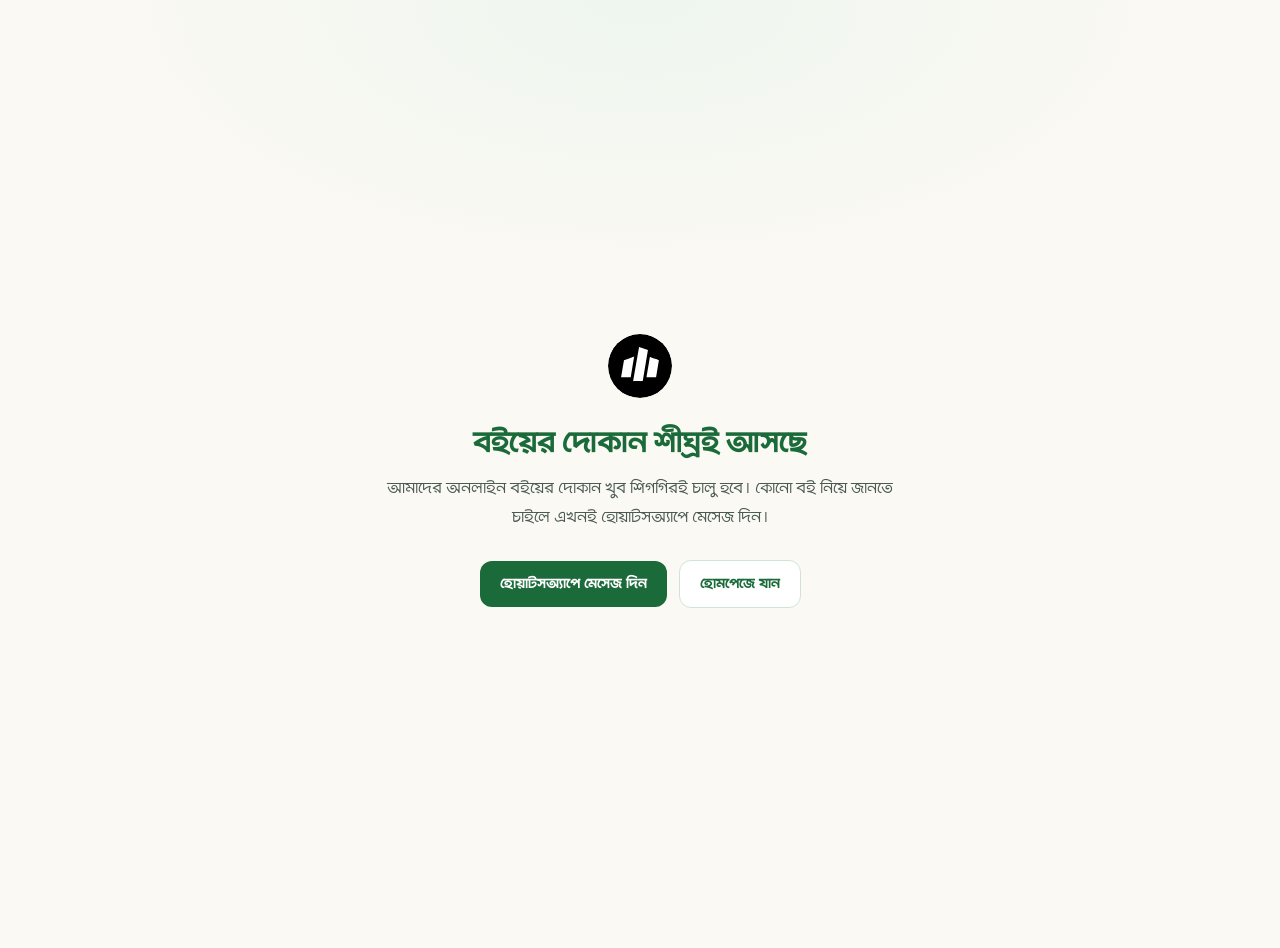
==== commit 32887b5a: "Bangla/English versions, pricing packages with regional currency, mobile menu, news on homepage; pau" ====
--- a/books/index.html
+++ b/books/index.html
@@ -1,362 +1,13 @@
-<!DOCTYPE html>
-<html lang="bn">
-<head>
-<meta charset="utf-8">
-<meta name="viewport" content="width=device-width,initial-scale=1">
-<title>ইসলামী অর্থনীতির বই — মুফতি আব্দুল্লাহ মাসুম | AH Marketing Book Store</title>
-<meta name="description" content="মুফতি আব্দুল্লাহ মাসুম, CSAA-এর লেখা ইসলামী অর্থনীতি, ব্যাংকিং, তাকাফুল, যাকাত ও উত্তরাধিকার আইনের বই অনলাইনে অর্ডার করুন। সারা বাংলাদেশে হোম ডেলিভারি, বিকাশে পেমেন্ট।">
-<link rel="canonical" href="https://www.itsahmarketing.com/books/">
-<link rel="icon" href="/logo.svg">
-<meta property="og:type" content="website">
-<meta property="og:title" content="Islamic Economics Book Collection — Mufti Abdullah Masum, CSAA">
-<meta property="og:description" content="ইসলামী অর্থনীতি, ব্যাংকিং, তাকাফুল ও যাকাতের বই — অনলাইনে অর্ডার করুন, ঘরে বসে পান।">
-<meta property="og:url" content="https://www.itsahmarketing.com/books/">
-<meta property="og:image" content="https://www.itsahmarketing.com/books/img/takaful.jpg">
-<link rel="preconnect" href="https://fonts.googleapis.com"><link rel="preconnect" href="https://fonts.gstatic.com" crossorigin>
-<link href="https://fonts.googleapis.com/css2?family=Hind+Siliguri:wght@400;500;600;700&family=Playfair+Display:wght@700&family=Montserrat:wght@500;600;700&display=swap" rel="stylesheet">
+<!DOCTYPE html><html lang="bn"><head><meta charset="utf-8"><meta name="viewport" content="width=device-width,initial-scale=1">
+<title>বইয়ের দোকান শীঘ্রই আসছে · AH Marketing</title><meta name="robots" content="noindex"><link rel="icon" href="/logo.svg">
 <style>
 @font-face{font-family:"UN Bangla";src:url("/fonts/UNBangla-Regular.ttf") format("truetype");font-weight:400;font-display:swap}
 @font-face{font-family:"UN Bangla";src:url("/fonts/UNBangla-Bold.ttf") format("truetype");font-weight:600 800;font-display:swap}
-:root{
-  /* Islamic Economics Book Collection: deep green + antique gold on warm paper, echoing the standee */
-  --green:#1b6b3a;--green-d:#124a28;--gold:#c99a2e;--gold-l:#f4e7c6;--paper:#fbf9f3;--ink:#1d2a22;--sub:#55625a;--line:#e6e0d2;
-  --display:"Playfair Display",Georgia,serif;--body:"UN Bangla","Hind Siliguri","Noto Sans Bengali",system-ui,sans-serif;--bn:"UN Bangla","Hind Siliguri",sans-serif;--latin:"Montserrat",system-ui,sans-serif;
-  color-scheme:light;
-}
-*{box-sizing:border-box}html,body{margin:0}
-body{background:var(--paper);color:var(--ink);font-family:var(--body);font-size:16px;line-height:1.6}
-a{color:inherit}button{font-family:inherit;cursor:pointer}
-button:focus-visible,a:focus-visible,input:focus-visible,textarea:focus-visible{outline:2px solid var(--gold);outline-offset:2px}
-.wrap{max-width:1160px;margin:0 auto;padding:0 18px}
-.topbar{background:var(--green-d);color:#e7efe9;font-size:13.5px}
-.topbar .wrap{display:flex;justify-content:space-between;gap:10px;flex-wrap:wrap;padding-top:7px;padding-bottom:7px}
-.topbar a{color:#fff;text-decoration:none}
-header.nav{position:sticky;top:0;z-index:20;background:rgba(251,249,243,.96);backdrop-filter:blur(6px);border-bottom:1px solid var(--line)}
-header.nav .wrap{display:flex;align-items:center;justify-content:space-between;height:64px;gap:12px}
-.brand{display:flex;align-items:center;gap:10px;text-decoration:none}
-.brand img{width:38px;height:38px;border-radius:50%}
-.brand b{font-family:var(--latin);font-size:15px;letter-spacing:.5px;display:block;line-height:1.1}
-.brand small{font-size:12px;color:var(--sub)}
-.cartbtn{display:flex;align-items:center;gap:8px;border:1px solid var(--green);background:#fff;color:var(--green);border-radius:999px;padding:7px 16px;font-weight:600;font-size:15px}
-.cartbtn .n{background:var(--gold);color:#fff;border-radius:999px;min-width:22px;height:22px;display:inline-grid;place-items:center;font-size:12.5px;padding:0 6px}
-
-.hero{padding:48px 0 30px;background:radial-gradient(900px 420px at 80% 0,#eef6ef,transparent 70%),radial-gradient(700px 400px at 0 100%,#fbf3df,transparent 70%),var(--paper)}
-.hero .grid2{display:grid;grid-template-columns:1.1fr .9fr;gap:36px;align-items:center}
-@media(max-width:860px){.hero .grid2{grid-template-columns:1fr;text-align:center}.hero .author,.hero .tags{justify-content:center}}
-.fan{position:relative;height:340px}
-.fan img{position:absolute;width:44%;border-radius:6px;box-shadow:0 30px 50px -24px rgba(18,74,40,.6);border:4px solid #fff}
-.fan img:nth-child(1){left:2%;top:40px;transform:rotate(-9deg)}.fan img:nth-child(2){left:28%;top:0;z-index:2}.fan img:nth-child(3){right:2%;top:40px;transform:rotate(9deg)}
-@media(max-width:860px){.fan{height:260px;max-width:380px;margin:0 auto}}
-.hero .eyebrow{font-family:var(--latin);letter-spacing:3px;color:var(--gold);font-weight:700;font-size:13px}
-.hero h1{font-family:var(--bn);font-weight:700;color:var(--green);font-size:clamp(34px,5.4vw,58px);line-height:1.15;margin:8px 0 10px}
-.hero .en{font-family:var(--display);color:var(--gold);font-size:20px;letter-spacing:1px}
-.hero p{color:var(--sub);max-width:600px;margin:0 0 6px;font-size:18px}
-@media(max-width:860px){.hero p{margin:0 auto 6px}}
-.author{display:flex;gap:12px;align-items:center;margin-top:16px;flex-wrap:wrap}
-.author .nm{font-family:var(--display);color:var(--green);font-size:22px}
-.tags{display:flex;gap:8px;flex-wrap:wrap;margin-top:12px}
-.tags span{border:1.5px solid var(--green);color:var(--green);border-radius:999px;padding:3px 14px;font-family:var(--latin);font-size:13px;font-weight:600}
-.perks{display:grid;grid-template-columns:repeat(4,1fr);border:1px solid var(--line);background:#fff;border-radius:14px;margin:22px auto 6px;overflow:hidden}
-.perks div{padding:12px 14px;font-size:14px;color:var(--sub);border-right:1px solid var(--line)}.perks div:last-child{border-right:0}
-.perks b{display:block;color:var(--ink);font-size:15px}
-@media(max-width:760px){.perks{grid-template-columns:1fr 1fr}.perks div:nth-child(2){border-right:0}.perks div:nth-child(-n+2){border-bottom:1px solid var(--line)}}
-
-h2.sec{font-family:var(--bn);font-weight:700;color:var(--green);font-size:clamp(28px,3.4vw,38px);margin:40px 0 4px;text-align:center}
-.secsub{text-align:center;color:var(--sub);margin:0 0 26px;font-size:17px}
-.grid{display:grid;grid-template-columns:repeat(3,1fr);gap:26px 22px;max-width:980px;margin:0 auto}
-@media(max-width:980px){.grid{grid-template-columns:repeat(3,1fr)}}
-@media(max-width:640px){.grid{grid-template-columns:1fr 1fr;gap:16px 12px}}
-.book{background:#fff;border:1px solid var(--line);border-radius:18px;padding:14px;display:flex;flex-direction:column;gap:8px;transition:box-shadow .2s,transform .2s;box-shadow:0 10px 30px -26px rgba(18,74,40,.5)}
-.book:hover{box-shadow:0 16px 34px -22px rgba(18,74,40,.5);transform:translateY(-2px)}
-.cover{aspect-ratio:2/3;background:linear-gradient(135deg,#f3efe3,#e9e3d2);border-radius:10px;overflow:hidden;display:block;border:0;padding:12px;width:100%;cursor:pointer}
-.cover img{width:100%;height:100%;object-fit:cover;display:block;border-radius:4px;box-shadow:0 16px 24px -14px rgba(0,0,0,.55),0 0 0 1px rgba(0,0,0,.05);transition:transform .25s}
-.book:hover .cover img{transform:scale(1.03)}
-.book h3{font-family:var(--bn);font-weight:700;font-size:17px;line-height:1.4;margin:2px 0 0;color:var(--ink)}
-.book .tp{font-size:13px;color:var(--sub)}
-.price{font-weight:700;color:var(--green);font-variant-numeric:tabular-nums}
-.muted{color:var(--sub);font-weight:500;font-size:14px}
-.btn{display:inline-flex;align-items:center;justify-content:center;gap:6px;border:0;border-radius:10px;padding:10px 14px;font-weight:600;font-size:15px;background:var(--green);color:#fff;text-decoration:none}
-.btn:hover{background:var(--green-d)}
-.btn.gold{background:var(--gold);color:#fff}.btn.gold:hover{background:#b2861f}
-.btn.ghost{background:#fff;color:var(--green);border:1.5px solid var(--green)}
-.btn.block{width:100%}
-.book .acts{display:grid;grid-template-columns:1fr;gap:6px;margin-top:auto}
-
-.about{display:grid;grid-template-columns:auto 1fr;gap:22px;align-items:center;background:#fff;border:1px solid var(--line);border-radius:16px;padding:22px;margin-top:38px}
-.about .mono{width:86px;height:86px;border-radius:50%;background:var(--green);color:var(--gold-l);display:grid;place-items:center;font-family:var(--display);font-size:30px}
-.about h3{font-family:var(--bn);font-weight:700;color:var(--green);margin:0 0 4px;font-size:24px}
-.about p{margin:0;color:var(--sub)}
-@media(max-width:600px){.about{grid-template-columns:1fr;text-align:center}.about .mono{margin:auto}}
-.faq{max-width:820px;margin:0 auto}
-.faq details{background:#fff;border:1px solid var(--line);border-radius:12px;padding:12px 16px;margin-bottom:8px}
-.faq summary{font-weight:600;cursor:pointer}.faq p{margin:6px 0 0;color:var(--sub)}
-footer{margin-top:46px;background:var(--green-d);color:#d5e2d9;font-size:14px;padding:26px 0;text-align:center}
-footer a{color:#fff}
-
-/* drawer / modal */
-.scrim{position:fixed;inset:0;background:rgba(10,30,18,.45);z-index:40;display:none}
-.scrim.on{display:block}
-.drawer{position:fixed;top:0;right:0;height:100%;width:min(460px,100%);background:var(--paper);z-index:50;transform:translateX(100%);transition:transform .28s;display:flex;flex-direction:column}
-.drawer.on{transform:none}
-.dh{display:flex;justify-content:space-between;align-items:center;padding:16px 18px;border-bottom:1px solid var(--line)}
-.dh h3{margin:0;font-family:var(--bn);font-weight:700;color:var(--green);font-size:22px}
-.x{background:none;border:0;font-size:28px;line-height:1;color:var(--ink)}
-.db{flex:1;overflow:auto;padding:6px 18px 18px}
-.line{display:grid;grid-template-columns:56px 1fr auto;gap:12px;padding:12px 0;border-bottom:1px solid var(--line);align-items:center}
-.line img{width:56px;height:84px;object-fit:cover;border-radius:4px}
-.line .t{font-weight:600;font-size:14.5px;line-height:1.35}
-.qty{display:inline-flex;border:1px solid var(--line);border-radius:8px;overflow:hidden;margin-top:4px;background:#fff}
-.qty button{width:30px;height:30px;border:0;background:#fff;font-size:16px}.qty span{width:30px;display:grid;place-items:center;font-size:14px}
-.rm{background:none;border:0;color:#b4472d;font-size:13px;padding:0;margin-left:8px}
-.sum{display:flex;justify-content:space-between;font-size:15px;padding:3px 0}
-.sum.tot{font-weight:700;font-size:17px;border-top:1px solid var(--line);padding-top:8px;margin-top:4px}
-.field{display:grid;gap:4px;margin:10px 0}
-.field label{font-weight:600;font-size:14.5px}
-.field input,.field textarea{font-family:inherit;font-size:15.5px;padding:10px 12px;border:1px solid #d6cfbf;border-radius:8px;background:#fff;color:var(--ink)}
-.field textarea{min-height:66px;resize:vertical}
-.field.bad input,.field.bad textarea{border-color:#b4472d}
-.opt{display:flex;gap:10px;align-items:flex-start;border:1px solid var(--line);border-radius:10px;padding:10px 12px;margin:6px 0;background:#fff;cursor:pointer}
-.opt input{margin-top:5px;accent-color:var(--green)}
-.opt.on{border-color:var(--green)}
-.opt small{display:block;color:var(--sub);font-size:13px}
-.err{color:#b4472d;font-size:14px;min-height:20px;margin:6px 0}
-.note{font-size:13px;color:var(--sub)}
-.empty{text-align:center;color:var(--sub);padding:40px 10px}
-.modal{position:fixed;inset:0;z-index:60;display:none;place-items:center;padding:14px}
-.modal.on{display:grid}
-.modal .box{background:var(--paper);width:min(860px,100%);max-height:92vh;overflow:auto;border-radius:16px;padding:22px;position:relative}
-.pd{display:grid;grid-template-columns:260px 1fr;gap:24px}
-.pd img{width:100%;border-radius:8px;box-shadow:0 18px 30px -20px rgba(0,0,0,.5)}
-.pd h3{font-size:24px;margin:0 0 4px;line-height:1.3}
-.pd .by{color:var(--sub);margin-bottom:10px}
-@media(max-width:640px){.pd{grid-template-columns:1fr}.pd img{max-width:240px;margin:auto;display:block}}
-.done{text-align:center;padding:20px 6px}
-.done .tick{width:64px;height:64px;border-radius:50%;background:var(--green);color:#fff;display:grid;place-items:center;font-size:32px;margin:0 auto 10px}
-.ordno{display:inline-block;border:1.5px dashed var(--gold);border-radius:8px;padding:6px 14px;font-weight:700;margin:6px 0 12px;font-family:var(--latin)}
-.toast{position:fixed;left:50%;bottom:20px;transform:translate(-50%,20px);background:var(--green-d);color:#fff;padding:10px 16px;border-radius:10px;font-size:14.5px;z-index:70;opacity:0;transition:.25s;pointer-events:none;max-width:92vw}
-.toast.on{opacity:1;transform:translate(-50%,0)}
-.wa{position:fixed;right:16px;bottom:16px;z-index:30;width:54px;height:54px;border-radius:50%;background:#25a35a;display:grid;place-items:center;box-shadow:0 6px 18px rgba(0,0,0,.2)}
-@media(prefers-reduced-motion:reduce){*{transition:none!important}}
-</style>
-<script type="application/ld+json" id="ld"></script>
-</head>
-<body>
-<div class="topbar"><div class="wrap"><span>সারা বাংলাদেশে হোম ডেলিভারি · বিকাশে পেমেন্ট</span><span>হেল্পলাইন ও হোয়াটসঅ্যাপ: <a href="tel:+8801644396203">০১৬৪৪-৩৯৬২০৩</a></span></div></div>
-<header class="nav"><div class="wrap">
-  <a class="brand" href="/"><img src="/logo.svg" alt="AH Marketing"><span><b>AH BOOK STORE</b><small>এ এইচ মার্কেটিং এজেন্সি</small></span></a>
-  <button class="cartbtn" id="openCart" aria-label="কার্ট খুলুন">কার্ট <span class="n" id="cnt">০</span></button>
-</div></header>
-
-<main>
-<section class="hero"><div class="wrap">
- <div class="grid2">
-  <div>
-   <div class="eyebrow">ISLAMIC ECONOMICS · BOOK COLLECTION</div>
-   <h1>ইসলামী অর্থনীতির বই সংগ্রহ</h1>
-   <p>ইসলামী ব্যাংকিং, তাকাফুল, যাকাত ও উত্তরাধিকার আইন — জ্ঞান ও গবেষণার আলোয়, সহজ ভাষায়।</p>
-   <div class="author"><span class="muted">লেখক</span><span class="en">Mufti Abdullah Masum, CSAA</span></div>
-   <div class="tags"><span>Islamic Economics</span><span>Banking</span><span>Finance</span><span>Shariah</span></div>
-   <div style="margin-top:22px"><a class="btn" href="#books" style="padding:13px 24px;font-size:16px">বইগুলো দেখুন ↓</a></div>
-  </div>
-  <div class="fan" aria-hidden="true"><img src="img/uttoradhikar.jpg" alt=""><img src="img/takaful.jpg" alt=""><img src="img/building-islamic-finance.jpg" alt=""></div>
- </div>
- <div class="perks">
-  <div><b>বিকাশে সহজ পেমেন্ট</b>মার্চেন্ট: 01644396203</div>
-  <div><b>সারা দেশে ডেলিভারি</b>ঢাকায় ১–৩ দিন, বাইরে ২–৫ দিন</div>
-  <div><b>সরাসরি লেখকের বই</b>অরিজিনাল কপি</div>
-  <div><b>উপহার পাঠান</b>প্রবাস থেকেও দেশে পাঠানো যায়</div>
- </div>
-</div></section>
-
-<section class="wrap" id="books">
-  <h2 class="sec">বইসমূহ</h2>
-  <p class="secsub">বইয়ের ছবিতে চাপলে বিস্তারিত দেখবেন। কার্টে যোগ করে এক ফর্মেই অর্ডার করুন।</p>
-  <div class="grid" id="grid"></div>
-</section>
-
-<section class="wrap">
-  <div class="about">
-    <div class="mono">AM</div>
-    <div><h3>মুফতি আব্দুল্লাহ মাসুম, CSAA</h3>
-    <p>বিশিষ্ট ইসলামী অর্থনীতিবিদ ও শরীয়াহ স্কলার। ইসলামী ব্যাংকিং, ফাইন্যান্স, তাকাফুল ও যাকাত বিষয়ে তাঁর গবেষণাধর্মী বইগুলো সাধারণ পাঠক, শিক্ষার্থী ও ব্যাংকারদের জন্য সহজবোধ্য করে লেখা।</p></div>
-  </div>
-</section>
-
-<section class="wrap faq">
-  <h2 class="sec">প্রশ্নোত্তর</h2>
-  <details open><summary>কীভাবে অর্ডার করব?</summary><p>বই কার্টে যোগ করুন, তারপর "অর্ডার করুন" চেপে নাম, মোবাইল ও ঠিকানা দিন। আমরা ফোন বা হোয়াটসঅ্যাপে অর্ডার কনফার্ম করব।</p></details>
-  <details><summary>টাকা কীভাবে দেব?</summary><p>বইয়ের দাম ও ডেলিভারি চার্জ বিকাশে অগ্রিম পাঠাতে হবে — বিকাশ মার্চেন্ট নম্বর <b>01644396203</b>, অ্যাপের "Payment" অপশন থেকে। টাকা পাঠিয়ে অর্ডার ফর্মে TrxID দিন। টাকা পাওয়ার পরই বই পাঠানো হয়।</p></details>
-  <details><summary>ডেলিভারি চার্জ কত?</summary><p>ঢাকা সিটির ভিতরে ৭০ টাকা, ঢাকার বাইরে ১৩০ টাকা। একাধিক বই একসাথে নিলেও একবারই চার্জ।</p></details>
-  <details><summary>প্রবাস থেকে অর্ডার করা যাবে?</summary><p>হ্যাঁ। দেশে যার কাছে বই পাঠাতে চান তার নাম-ঠিকানা দিন, "উপহার" অপশন বেছে নিন। বিদেশে পাঠাতে চাইলে হোয়াটসঅ্যাপে যোগাযোগ করুন।</p></details>
-</section>
-</main>
-
-<footer><div class="wrap">বিক্রয় ও পরিবেশন: <a href="/">এ এইচ মার্কেটিং এজেন্সি</a> · খ-৮১/৪, তালেরটেক, খিলক্ষেত, ঢাকা-১২২৯ · <a href="tel:+8801644396203">০১৬৪৪-৩৯৬২০৩</a></div></footer>
-
-<a class="wa" href="https://wa.me/8801644396203?text=%E0%A6%86%E0%A6%B8%E0%A6%B8%E0%A6%BE%E0%A6%B2%E0%A6%BE%E0%A6%AE%E0%A7%81%20%E0%A6%86%E0%A6%B2%E0%A6%BE%E0%A6%87%E0%A6%95%E0%A7%81%E0%A6%AE%2C%20%E0%A6%AC%E0%A6%87%20%E0%A6%B8%E0%A6%AE%E0%A7%8D%E0%A6%AA%E0%A6%B0%E0%A7%8D%E0%A6%95%E0%A7%87%20%E0%A6%9C%E0%A6%BE%E0%A6%A8%E0%A6%A4%E0%A7%87%20%E0%A6%9A%E0%A6%BE%E0%A6%87" target="_blank" rel="noopener" aria-label="হোয়াটসঅ্যাপে কথা বলুন"><svg width="28" height="28" viewBox="0 0 24 24" fill="#fff"><path d="M12 2a10 10 0 0 0-8.6 15.1L2 22l5-1.3A10 10 0 1 0 12 2zm0 18.2c-1.5 0-3-.4-4.3-1.2l-.3-.2-3 .8.8-2.9-.2-.3A8.2 8.2 0 1 1 12 20.2zm4.5-6.1c-.2-.1-1.5-.7-1.7-.8-.2-.1-.4-.1-.6.1l-.8 1c-.1.2-.3.2-.5.1a6.7 6.7 0 0 1-3.3-2.9c-.2-.4.2-.4.7-1.3.1-.2 0-.3 0-.4l-.8-1.8c-.2-.5-.4-.4-.6-.4h-.5c-.2 0-.4.1-.6.3-.2.2-.8.8-.8 2s.8 2.3 1 2.5c.1.2 1.7 2.6 4.1 3.6 1.5.7 2.1.7 2.9.6.5-.1 1.5-.6 1.7-1.2.2-.6.2-1.1.2-1.2-.1-.1-.2-.2-.4-.2z"/></svg></a>
-
-<div class="scrim" id="scrim"></div>
-<aside class="drawer" id="drawer" aria-label="কার্ট ও অর্ডার">
-  <div class="dh"><h3 id="dTitle">আপনার কার্ট</h3><button class="x" id="closeD" aria-label="বন্ধ করুন">×</button></div>
-  <div class="db" id="dBody"></div>
-</aside>
-<div class="modal" id="modal" role="dialog" aria-modal="true"><div class="box" id="mBox"></div></div>
-<div class="toast" id="toast" role="status"></div>
-
-<script>
-/* ======= বইয়ের তথ্য — দাম বসাতে শুধু price এর জায়গায় সংখ্যা লিখুন (যেমন 350) ======= */
-const WHATSAPP = "8801644396203";
-const DELIVERY = { dhaka: 70, outside: 130 };
-const BOOKS = [
- {id:"takaful", title:"তাকাফুল (ইসলামী বীমা)", sub:"পরিচিতি ও প্রয়োগ পদ্ধতি: প্রেক্ষিত বাংলাদেশ", topic:"তাকাফুল · বীমা", price:null,
-  desc:"ইসলামী বীমা বা তাকাফুলের মূলনীতি, প্রচলিত বীমার সাথে পার্থক্য এবং বাংলাদেশে এর প্রয়োগ পদ্ধতি নিয়ে বিস্তারিত আলোচনা।"},
- {id:"uttoradhikar", title:"ইসলামের উত্তরাধিকার আইন", sub:"Islamic Inheritance Law", topic:"উত্তরাধিকার · ফারায়েজ", price:null,
-  desc:"কুরআন, হাদিস ও আছারের আলোকে উত্তরাধিকার বণ্টনের নিয়ম — উদাহরণসহ সহজ ভাষায়।"},
- {id:"khelapi-rin", title:"ব্যাংকিং খাতে খেলাপি ঋণ: সমস্যা ও উত্তরণ উপায়", sub:"ইসলামী অর্থনীতির আলোকে", topic:"ব্যাংকিং", price:null,
-  desc:"বাংলাদেশের ব্যাংকিং খাতে খেলাপি ঋণের কারণ, প্রভাব এবং ইসলামী অর্থনীতির আলোকে সমাধানের পথ।"},
- {id:"orthobebostha", title:"ইসলামের অর্থব্যবস্থা", sub:"", topic:"ইসলামী অর্থনীতি", price:null,
-  desc:"ইসলামী অর্থব্যবস্থার মৌলিক ধারণা, বৈশিষ্ট্য ও আধুনিক অর্থনীতির সাথে তুলনামূলক আলোচনা।"},
- {id:"shohoj-path", title:"ইসলামী অর্থনীতির সহজ পাঠ", sub:"", topic:"ইসলামী অর্থনীতি", price:null,
-  desc:"নতুন পাঠকের জন্য ইসলামী অর্থনীতির প্রাথমিক ধারণাগুলো সহজ ভাষায়।"},
- {id:"kroy-bikroy", title:"ইসলামী ক্রয়-বিক্রয়ের প্রাথমিক পাঠ", sub:"", topic:"লেনদেন · ফিকহ", price:null,
-  desc:"ব্যবসা ও কেনাবেচায় শরীয়াহর মৌলিক নিয়ম — দৈনন্দিন লেনদেনের জন্য প্রয়োজনীয় পাঠ।"},
- {id:"kitabul-buyu", title:"কিতাবুল বুয়ু", sub:"", topic:"লেনদেন · ফিকহ", price:null,
-  desc:"ক্রয়-বিক্রয় অধ্যায়ের বিস্তারিত ফিকহি আলোচনা, আধুনিক প্রেক্ষাপটে।"},
- {id:"zakat", title:"যাকাতের আধুনিক প্রয়োগ", sub:"", topic:"যাকাত", price:null,
-  desc:"আধুনিক সম্পদ — শেয়ার, ব্যবসা, সঞ্চয় — এর যাকাত কীভাবে হিসাব ও আদায় করবেন।"},
- {id:"building-islamic-finance", title:"Building Islamic Finance", sub:"The Methods and Method of Shaykh al-Islam Mufti Muhammad Taqi Usmani (translation)", topic:"Islamic Finance", price:null,
-  desc:"An English work on the methods of building Islamic finance, drawing on the approach of Mufti Muhammad Taqi Usmani."},
-];
-/* ============================================================================ */
-
-const BN = s => String(s).replace(/\d/g, d => "০১২৩৪৫৬৭৮৯"[d]);
-const tk = n => "৳" + BN(Math.round(n).toLocaleString("en-IN"));
-const $ = s => document.querySelector(s);
-const img = b => "img/" + b.id + ".jpg";
-let cart = []; try { cart = JSON.parse(localStorage.getItem("ahb_cart") || "[]"); } catch(e) {}
-const save = () => { try { localStorage.setItem("ahb_cart", JSON.stringify(cart)); } catch(e) {} };
-const toast = m => { const t=$("#toast"); t.textContent=m; t.classList.add("on"); clearTimeout(t._t); t._t=setTimeout(()=>t.classList.remove("on"),2200); };
-const priceHTML = b => b.price ? `<span class="price">${tk(b.price)}</span>` : `<span class="muted">মূল্য অর্ডার কনফার্মে জানানো হবে</span>`;
-
-function renderGrid(){
-  $("#grid").innerHTML = BOOKS.map(b => `<article class="book">
-    <button class="cover" data-open="${b.id}" aria-label="${b.title} — বিস্তারিত"><img loading="lazy" src="${img(b)}" alt="${b.title} বইয়ের কভার"></button>
-    <div class="tp">${b.topic}</div><h3>${b.title}</h3><div>${priceHTML(b)}</div>
-    <div class="acts"><button class="btn" data-add="${b.id}">কার্টে যোগ করুন</button></div></article>`).join("");
-}
-function count(){ const n=cart.reduce((s,l)=>s+l.q,0); $("#cnt").textContent=BN(n); return n; }
-function add(id, q=1){ const l=cart.find(x=>x.id===id); if(l) l.q+=q; else cart.push({id,q}); save(); count(); const b=BOOKS.find(x=>x.id===id); toast(`"${b.title}" কার্টে যোগ হয়েছে`); }
-function openD(){ $("#drawer").classList.add("on"); $("#scrim").classList.add("on"); }
-function closeAll(){ $("#drawer").classList.remove("on"); $("#scrim").classList.remove("on"); $("#modal").classList.remove("on"); }
-function totals(area){
-  const allPriced = cart.every(l => BOOKS.find(b=>b.id===l.id).price);
-  const sub = cart.reduce((s,l)=>s+(BOOKS.find(b=>b.id===l.id).price||0)*l.q,0);
-  const del = area ? DELIVERY[area] : 0;
-  return {allPriced, sub, del, total: sub+del};
-}
-function lines(edit){
-  return cart.map((l,i)=>{ const b=BOOKS.find(x=>x.id===l.id);
-    return `<div class="line"><img src="${img(b)}" alt=""><div><div class="t">${b.title}</div>
-    ${edit?`<div class="qty"><button data-dq="${i}" data-d="-1" aria-label="কমান">−</button><span>${BN(l.q)}</span><button data-dq="${i}" data-d="1" aria-label="বাড়ান">+</button></div><button class="rm" data-rm="${i}">সরান</button>`:`<div class="note">পরিমাণ: ${BN(l.q)}</div>`}</div>
-    <div>${b.price?`<span class="price">${tk(b.price*l.q)}</span>`:""}</div></div>`; }).join("");
-}
-function viewCart(){
-  $("#dTitle").textContent="আপনার কার্ট";
-  if(!cart.length){ $("#dBody").innerHTML=`<div class="empty">কার্ট খালি।<br><br><button class="btn" id="goBooks">বই দেখুন</button></div>`; return; }
-  const t=totals(null);
-  $("#dBody").innerHTML = lines(true) + `<div style="margin-top:12px">${t.allPriced?`<div class="sum"><span>বইয়ের দাম</span><span class="price">${tk(t.sub)}</span></div>`:`<p class="note">মোট দাম ও ডেলিভারি চার্জ অর্ডার কনফার্মের সময় জানানো হবে।</p>`}
-  <p class="note">ডেলিভারি চার্জ: ঢাকায় ${tk(DELIVERY.dhaka)}, বাইরে ${tk(DELIVERY.outside)}</p>
-  <button class="btn block" id="toCheckout" style="margin-top:8px">অর্ডার করুন</button>
-  <button class="btn ghost block" id="keep" style="margin-top:8px">আরও বই দেখুন</button></div>`;
-}
-function viewCheckout(){
-  $("#dTitle").textContent="অর্ডার ফর্ম";
-  $("#dBody").innerHTML = lines(false) + `
-  <form id="f" novalidate>
-   <div class="field"><label for="nm">নাম</label><input id="nm" autocomplete="name" placeholder="আপনার নাম"></div>
-   <div class="field"><label for="ph">মোবাইল নম্বর</label><input id="ph" inputmode="tel" autocomplete="tel" placeholder="01XXXXXXXXX"></div>
-   <div class="field"><label for="ad">পূর্ণ ঠিকানা</label><textarea id="ad" placeholder="বাসা/রোড, এলাকা, থানা, জেলা"></textarea></div>
-   <div class="field"><label>ডেলিভারি এলাকা</label>
-    <label class="opt on"><input type="radio" name="ar" value="dhaka" checked><span><b>ঢাকা সিটির ভিতরে</b><small>চার্জ ${tk(DELIVERY.dhaka)} · ১–৩ দিন</small></span></label>
-    <label class="opt"><input type="radio" name="ar" value="outside"><span><b>ঢাকার বাইরে</b><small>চার্জ ${tk(DELIVERY.outside)} · ২–৫ দিন</small></span></label></div>
-   <div class="field"><label>পেমেন্ট</label>
-    <div class="opt on" style="display:block"><b>বিকাশ মার্চেন্ট: <span style="font-family:Montserrat,sans-serif">01644396203</span></b><small>বিকাশ অ্যাপে <b>"Payment"</b> অপশন থেকে এই নম্বরে টাকা পাঠান। মোট টাকা নিশ্চিত না হলে আগে অর্ডার পাঠান — আমরা হোয়াটসঅ্যাপে মোট টাকা জানিয়ে দেব। টাকা পাওয়ার পরই বই পাঠানো হবে।</small></div></div>
-   <div class="field"><label for="trx">বিকাশ TrxID <small style="font-weight:400;color:var(--sub)">(পেমেন্ট করে থাকলে দিন)</small></label><input id="trx" placeholder="যেমন: 9ABC1DEF2G" autocomplete="off"></div>
-   <label class="opt"><input type="checkbox" id="gift"><span><b>এটা উপহার</b><small>অন্য কারো ঠিকানায় পাঠাচ্ছি (যেমন প্রবাস থেকে)</small></span></label>
-   <div class="field"><label for="nt">নোট (ঐচ্ছিক)</label><input id="nt" placeholder="যেমন: বিকেলে ডেলিভারি দিন"></div>
-   <div id="tot"></div>
-   <div class="err" id="er" role="alert"></div>
-   <button class="btn block gold" type="submit">অর্ডার কনফার্ম করুন</button>
-   <p class="note" style="margin-top:8px">অর্ডার দিলে হোয়াটসঅ্যাপে আপনার অর্ডারের বার্তা তৈরি হবে — শুধু "Send" চাপুন। আমরা দ্রুত কনফার্ম করব।</p>
-   <button type="button" class="btn ghost block" id="back">← কার্টে ফিরুন</button>
-  </form>`;
-  const upd = () => { const ar=document.querySelector('input[name=ar]:checked').value, t=totals(ar);
-    $("#tot").innerHTML = t.allPriced ? `<div class="sum"><span>বইয়ের দাম</span><span>${tk(t.sub)}</span></div><div class="sum"><span>ডেলিভারি</span><span>${tk(t.del)}</span></div><div class="sum tot"><span>সর্বমোট</span><span class="price">${tk(t.total)}</span></div>`
-      : `<p class="note">ডেলিভারি চার্জ ${tk(t.del)}। বইয়ের মোট দাম কনফার্মের সময় জানানো হবে।</p>`;
-    document.querySelectorAll(".opt input[type=radio]").forEach(r=>r.closest(".opt").classList.toggle("on", r.checked)); };
-  document.querySelectorAll('input[name=ar]').forEach(r=>r.addEventListener("change",upd)); upd();
-  $("#gift").addEventListener("change", e => e.target.closest(".opt").classList.toggle("on", e.target.checked));
-  $("#back").onclick = viewCart;
-  $("#f").addEventListener("submit", submit);
-}
-function submit(e){
-  e.preventDefault();
-  const nm=$("#nm"), ph=$("#ph"), ad=$("#ad"); [nm,ph,ad].forEach(x=>x.closest(".field").classList.remove("bad"));
-  const phone = ph.value.replace(/[০-৯]/g,d=>"০১২৩৪৫৬৭৮৯".indexOf(d)).replace(/\D/g,"").replace(/^880/,"0");
-  const bad=[]; if(nm.value.trim().length<2) bad.push(nm); if(!/^01[3-9]\d{8}$/.test(phone)) bad.push(ph); if(ad.value.trim().length<6) bad.push(ad);
-  if(bad.length){ bad.forEach(x=>x.closest(".field").classList.add("bad")); bad[0].focus(); $("#er").textContent = bad.includes(ph) ? "মোবাইল নম্বর ১১ সংখ্যার হতে হবে (০১ দিয়ে শুরু)" : "লাল ঘরগুলো পূরণ করুন"; return; }
-  const ar=document.querySelector('input[name=ar]:checked').value, t=totals(ar);
-  const d=new Date(), no="AHB-"+String(d.getFullYear()).slice(2)+String(d.getMonth()+1).padStart(2,"0")+String(d.getDate()).padStart(2,"0")+"-"+String(Math.floor(Math.random()*9000)+1000);
-  const msg = [`আসসালামু আলাইকুম, আমি বই অর্ডার করতে চাই।`, `অর্ডার নম্বর: ${no}`, ``,
-    ...cart.map(l=>{const b=BOOKS.find(x=>x.id===l.id); return `• ${b.title} × ${l.q}${b.price?` = ${b.price*l.q} টাকা`:""}`;}), ``,
-    t.allPriced?`বইয়ের দাম: ${t.sub} টাকা\nডেলিভারি: ${t.del} টাকা\nসর্বমোট: ${t.total} টাকা`:`ডেলিভারি চার্জ: ${t.del} টাকা`,
-    `পেমেন্ট: বিকাশ (মার্চেন্ট 01644396203)${$("#trx").value.trim()?" — TrxID: "+$("#trx").value.trim():" — এখনো পাঠানো হয়নি"}`, ``,
-    `নাম: ${nm.value.trim()}`, `মোবাইল: ${phone}`, `ঠিকানা: ${ad.value.trim()}`, `এলাকা: ${ar==="dhaka"?"ঢাকা সিটির ভিতরে":"ঢাকার বাইরে"}`,
-    $("#gift").checked?"(এটা উপহার)":"", $("#nt").value.trim()?`নোট: ${$("#nt").value.trim()}`:""].filter((x,i,a)=>x!==""||a[i-1]!=="").join("\n");
-  const url = "https://wa.me/"+WHATSAPP+"?text="+encodeURIComponent(msg);
-  window.open(url, "_blank");
-  $("#dTitle").textContent="ধন্যবাদ!";
-  $("#dBody").innerHTML = `<div class="done"><div class="tick">✓</div><h3 style="margin:0">আপনার অর্ডার তৈরি হয়েছে</h3>
-   <div class="ordno">${no}</div>
-   <p>হোয়াটসঅ্যাপে বার্তাটি খুলেছে — <b>"Send" চাপলেই অর্ডার আমাদের কাছে পৌঁছাবে।</b></p>
-   <p class="note">হোয়াটসঅ্যাপ না খুললে নিচের বোতামে চাপুন, অথবা ফোন করুন <a href="tel:+8801644396203">০১৬৪৪-৩৯৬২০৩</a>।</p>
-   <a class="btn block" href="${url}" target="_blank" rel="noopener">হোয়াটসঅ্যাপে অর্ডার পাঠান</a>
-   <button class="btn ghost block" id="copyMsg" style="margin-top:8px">অর্ডারের তথ্য কপি করুন</button></div>`;
-  $("#copyMsg").onclick = () => { navigator.clipboard?.writeText(msg).then(()=>toast("কপি হয়েছে — যেকোনো জায়গায় পেস্ট করে পাঠান"), ()=>toast("কপি করা গেল না")); };
-  cart=[]; save(); count();
-}
-function openBook(id){
-  const b=BOOKS.find(x=>x.id===id); if(!b) return;
-  $("#mBox").innerHTML = `<button class="x" style="position:absolute;right:14px;top:8px" id="mx" aria-label="বন্ধ করুন">×</button>
-   <div class="pd"><img src="${img(b)}" alt="${b.title} বইয়ের কভার"><div>
-   <div class="tp muted">${b.topic}</div><h3>${b.title}</h3>${b.sub?`<div class="by">${b.sub}</div>`:""}
-   <div class="by">লেখক: মুফতি আব্দুল্লাহ মাসুম, CSAA</div>
-   <div style="font-size:20px;margin:8px 0">${priceHTML(b)}</div>
-   <p>${b.desc}</p>
-   <div style="display:grid;grid-template-columns:1fr 1fr;gap:8px;margin-top:14px"><button class="btn ghost" data-add="${b.id}">কার্টে যোগ করুন</button><button class="btn" data-buy="${b.id}">এখনই অর্ডার</button></div>
-   <p class="note" style="margin-top:12px">বিকাশে পেমেন্ট · সারা বাংলাদেশে হোম ডেলিভারি</p></div></div>`;
-  $("#modal").classList.add("on"); $("#scrim").classList.add("on");
-  $("#mx").onclick=closeAll;
-  try{ history.replaceState(null,"","#"+id); }catch(e){}
-}
-document.addEventListener("click", e=>{
-  const t=e.target.closest("[data-add],[data-buy],[data-open],[data-dq],[data-rm],#toCheckout,#keep,#goBooks"); if(!t) return;
-  if(t.dataset.add){ add(t.dataset.add); }
-  if(t.dataset.buy){ if(!cart.find(l=>l.id===t.dataset.buy)) add(t.dataset.buy); closeAll(); openD(); viewCheckout(); }
-  if(t.dataset.open){ openBook(t.dataset.open); }
-  if(t.dataset.dq){ const l=cart[+t.dataset.dq]; l.q=Math.max(1,l.q+ +t.dataset.d); save(); count(); viewCart(); }
-  if(t.dataset.rm){ cart.splice(+t.dataset.rm,1); save(); count(); viewCart(); }
-  if(t.id==="toCheckout") viewCheckout();
-  if(t.id==="keep"||t.id==="goBooks"){ closeAll(); document.getElementById("books").scrollIntoView({behavior:"smooth"}); }
-});
-$("#openCart").onclick=()=>{ viewCart(); openD(); };
-$("#closeD").onclick=closeAll; $("#scrim").onclick=closeAll;
-$("#modal").addEventListener("click", e=>{ if(e.target.id==="modal") closeAll(); });
-document.addEventListener("keydown", e=>{ if(e.key==="Escape") closeAll(); });
-renderGrid(); count();
-if(location.hash.length>1) openBook(location.hash.slice(1));
-document.getElementById("ld").textContent = JSON.stringify({"@context":"https://schema.org","@type":"ItemList","name":"Islamic Economics Book Collection — Mufti Abdullah Masum",
-  "itemListElement":BOOKS.map((b,i)=>({"@type":"ListItem","position":i+1,"item":{"@type":"Book","name":b.title,"author":{"@type":"Person","name":"Mufti Abdullah Masum"},"image":"https://www.itsahmarketing.com/books/img/"+b.id+".jpg","inLanguage":b.id==="building-islamic-finance"?"en":"bn","url":"https://www.itsahmarketing.com/books/#"+b.id}}))});
-</script>
-</body>
-</html>
+body{margin:0;min-height:100vh;display:grid;place-items:center;background:radial-gradient(800px 400px at 50% 0,#eef6ef,transparent 70%),#fbf9f3;font-family:"UN Bangla",sans-serif;color:#14281c;text-align:center;padding:24px}
+main{max-width:520px}img{width:64px;border-radius:50%}h1{font-size:34px;color:#1b6b3a;margin:16px 0 8px}p{color:#4b5b52;font-size:18px;line-height:1.6;margin:0 0 22px}
+a{display:inline-block;margin:6px;padding:12px 20px;border-radius:12px;text-decoration:none;font-weight:700}
+a.g{background:#1b6b3a;color:#fff}a.w{background:#fff;color:#1b6b3a;border:1.5px solid #cfe3d6}
+</style></head>
+<body><main><img src="/logo.svg" alt="AH Marketing"><h1>বইয়ের দোকান শীঘ্রই আসছে</h1>
+<p>আমাদের অনলাইন বইয়ের দোকান খুব শিগগিরই চালু হবে। কোনো বই নিয়ে জানতে চাইলে এখনই হোয়াটসঅ্যাপে মেসেজ দিন।</p>
+<a class="g" href="https://wa.me/8801644396203" target="_blank" rel="noopener">হোয়াটসঅ্যাপে মেসেজ দিন</a><a class="w" href="/">হোমপেজে যান</a></main></body></html>
